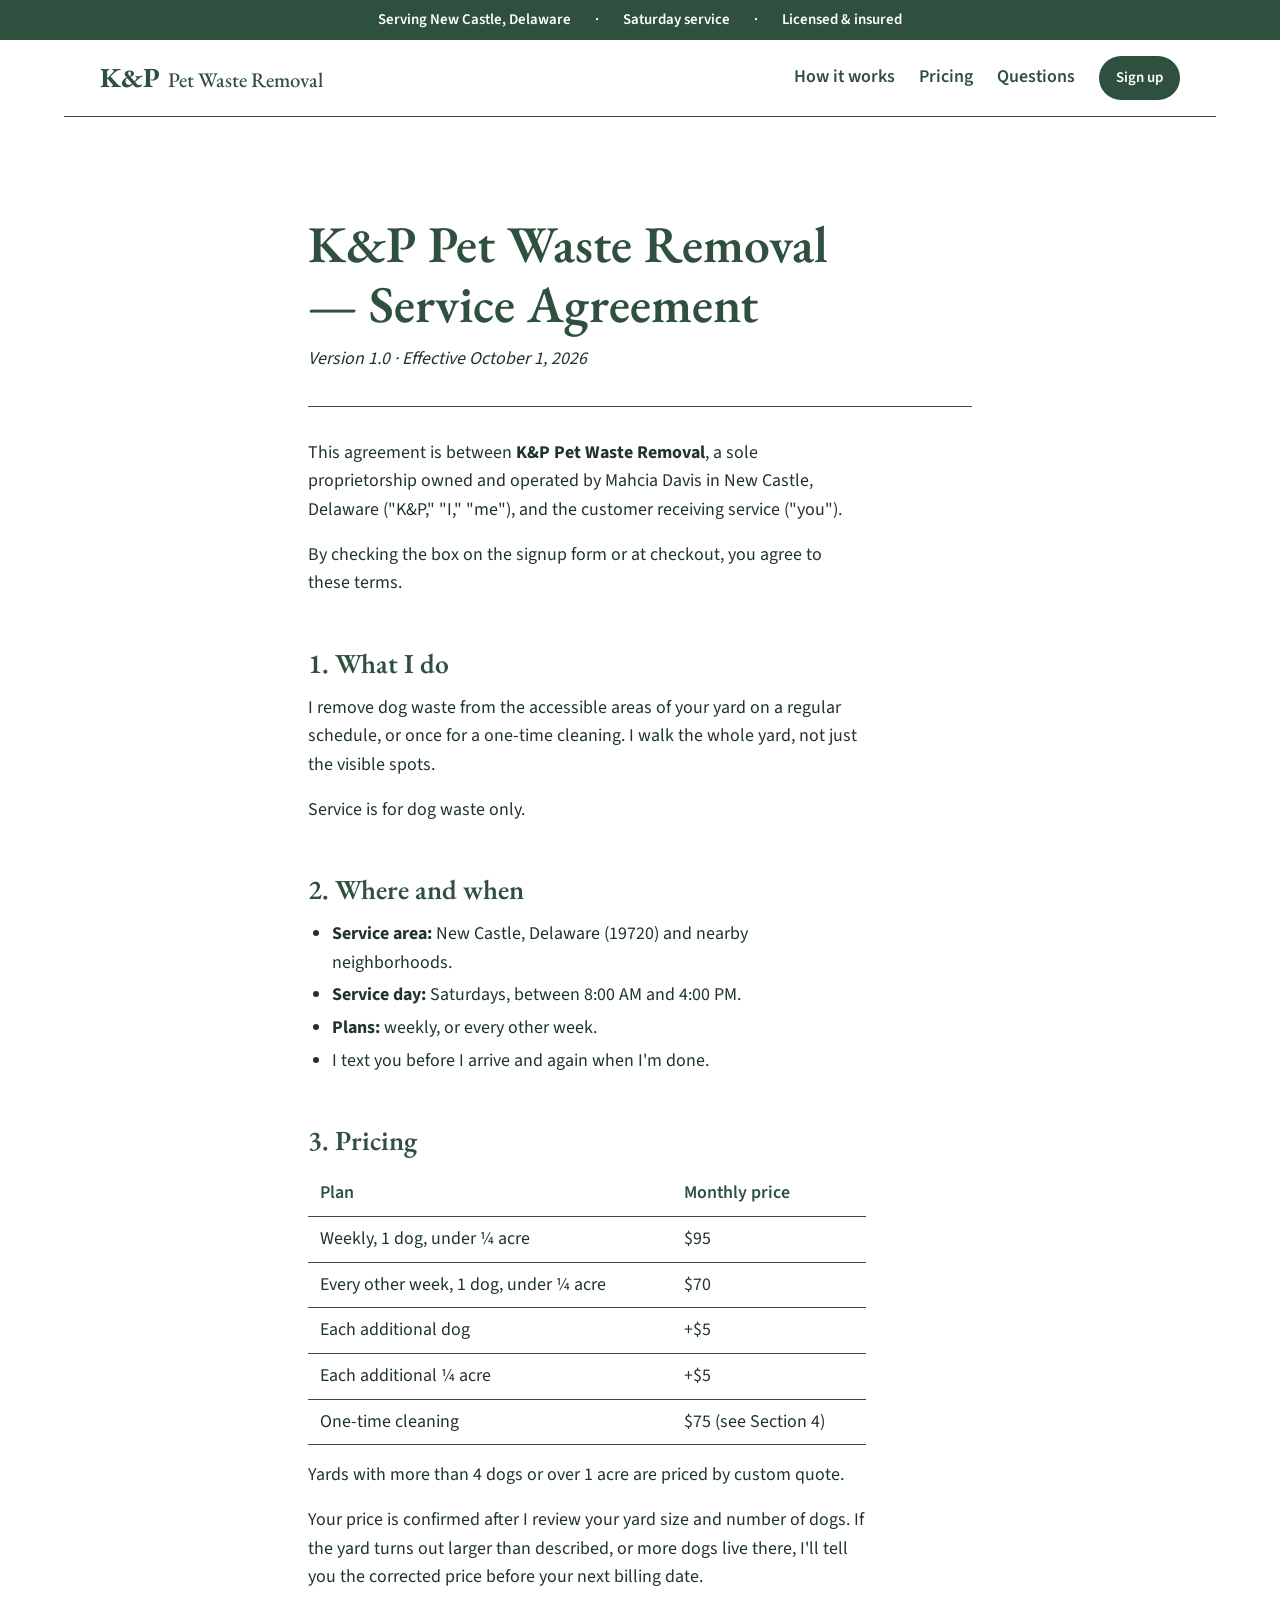
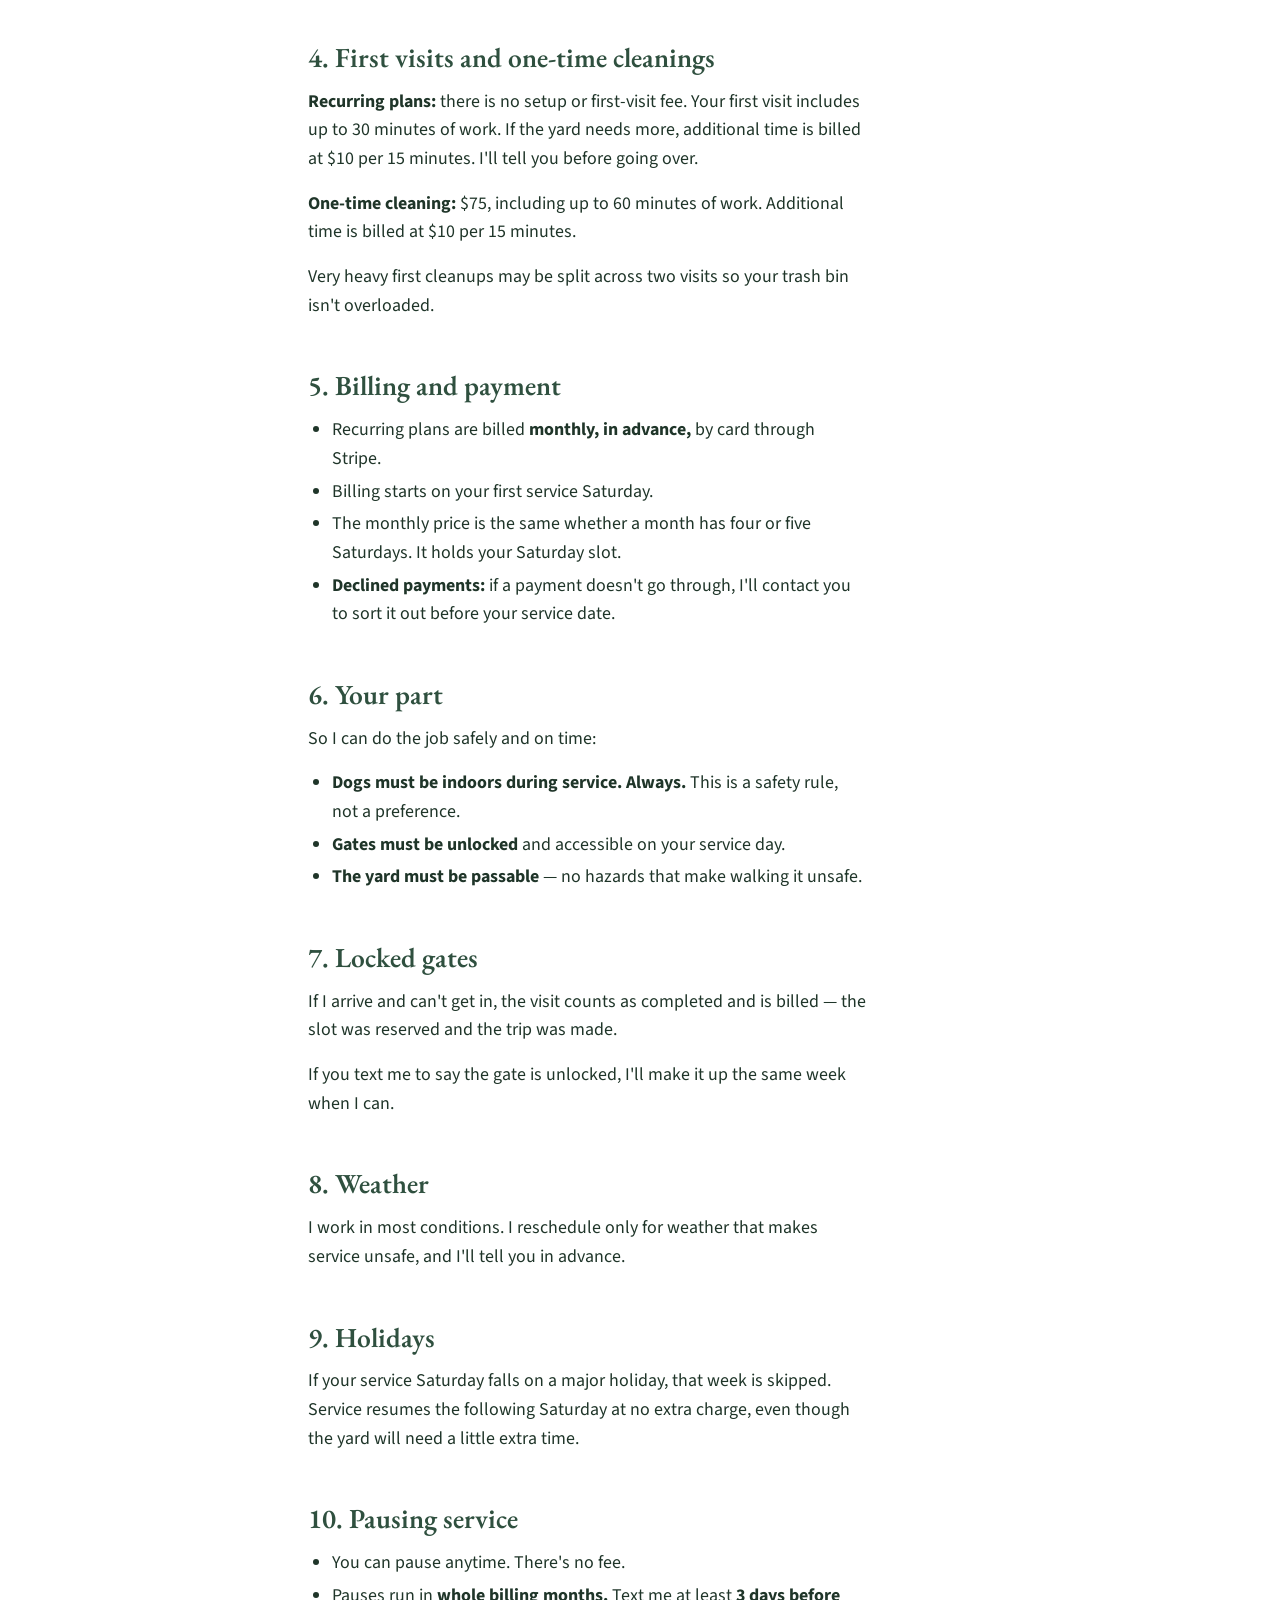
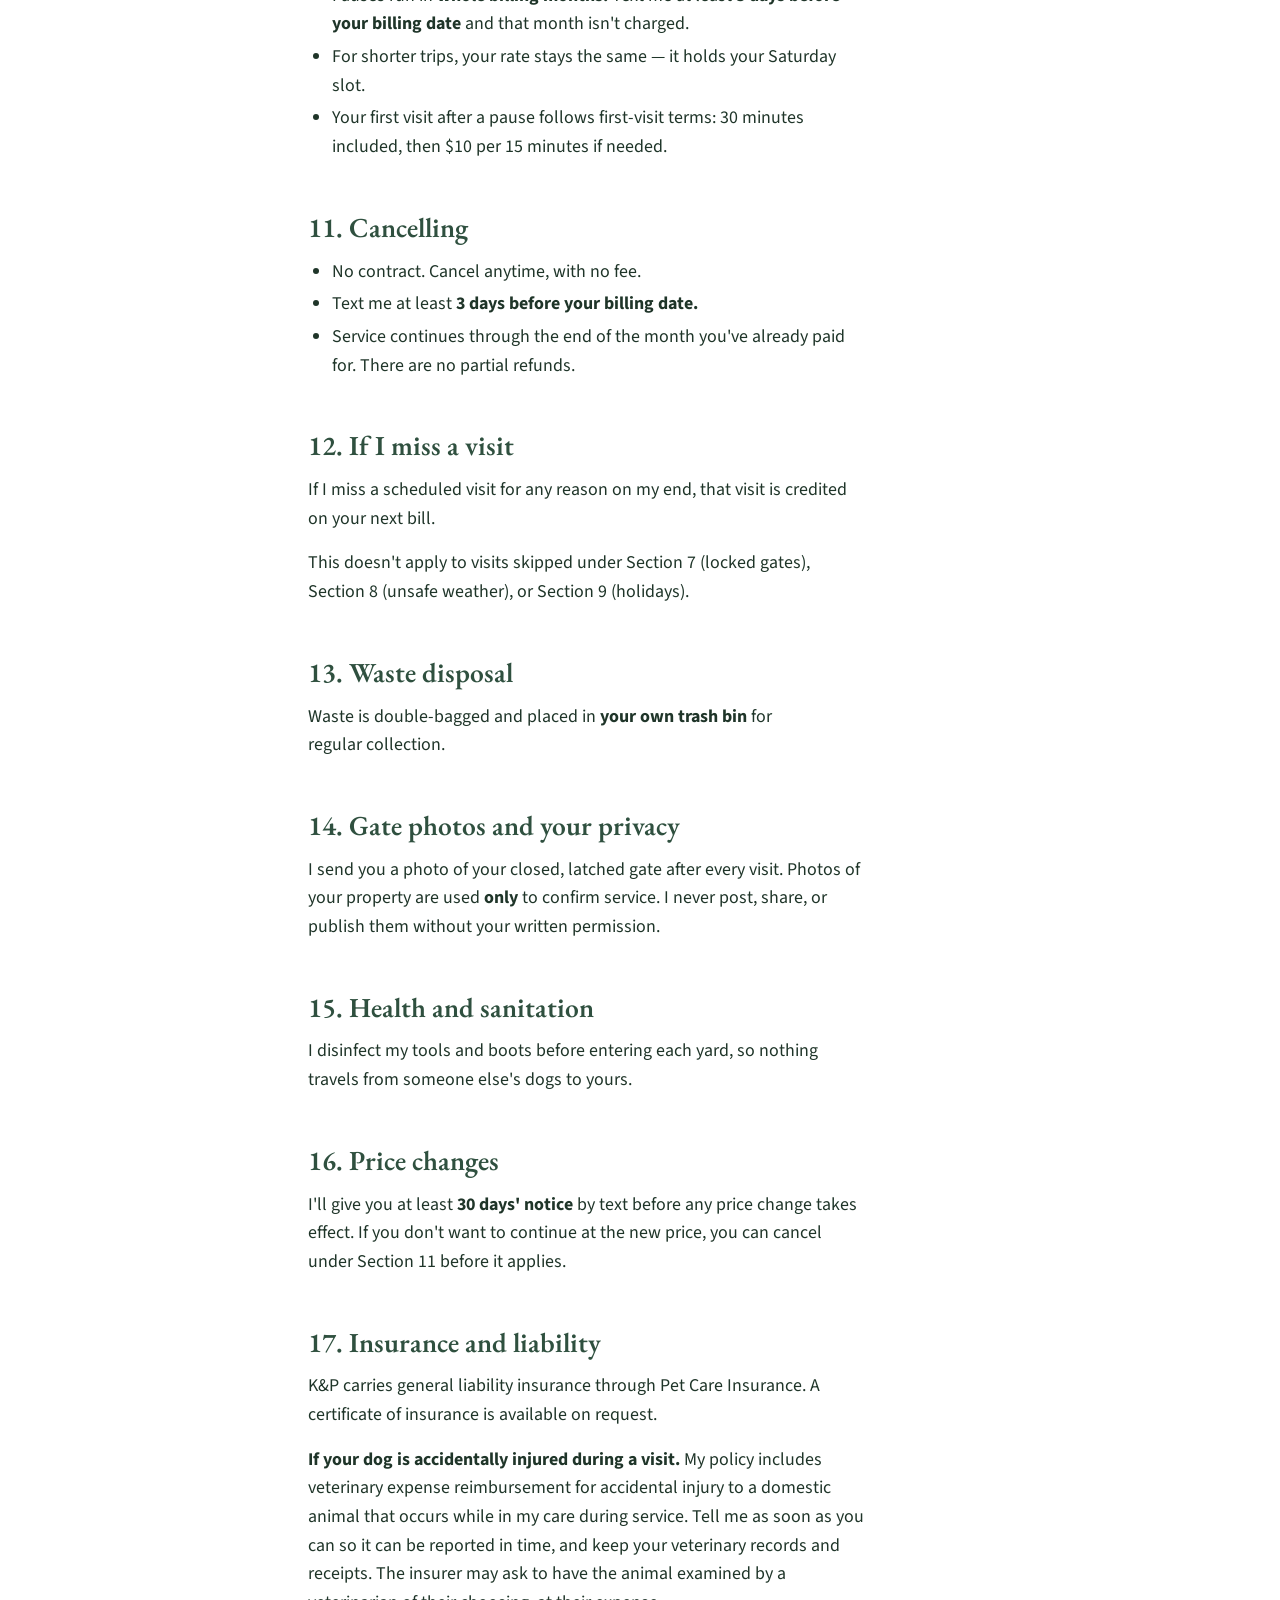
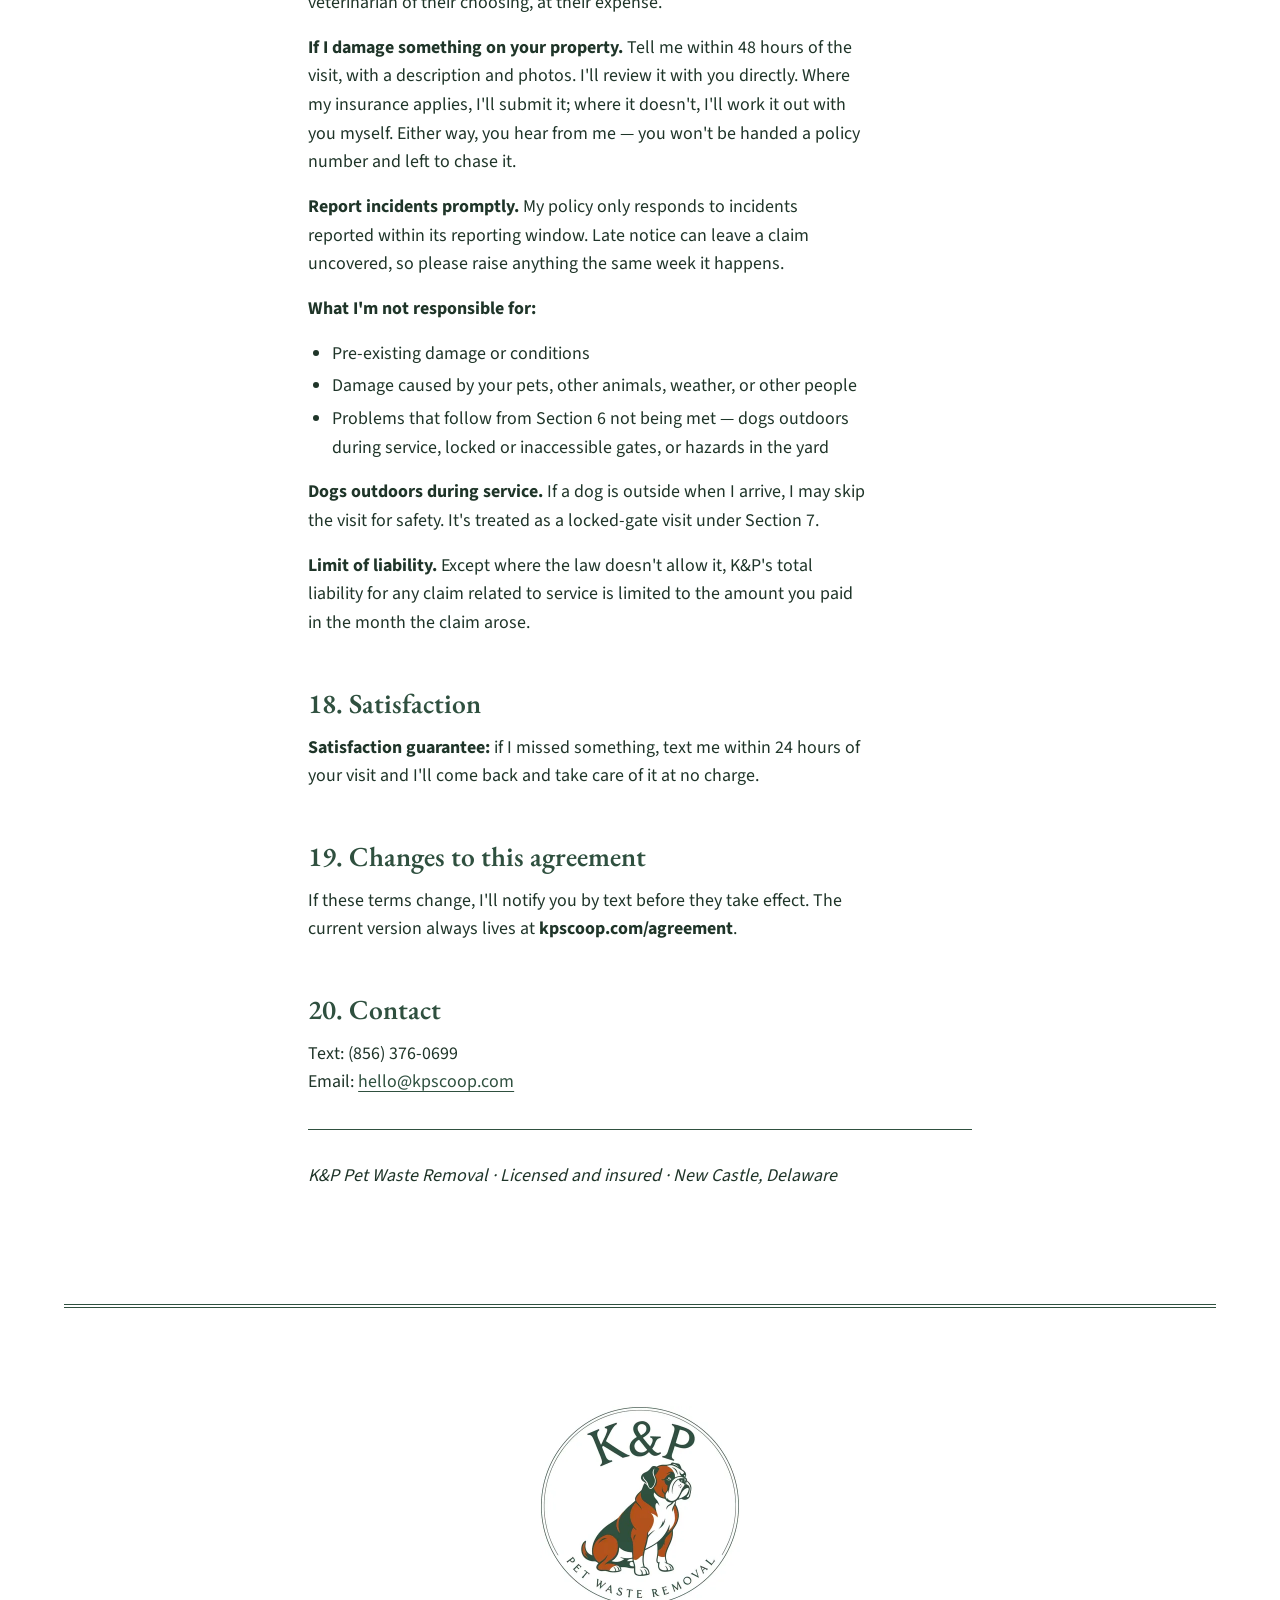
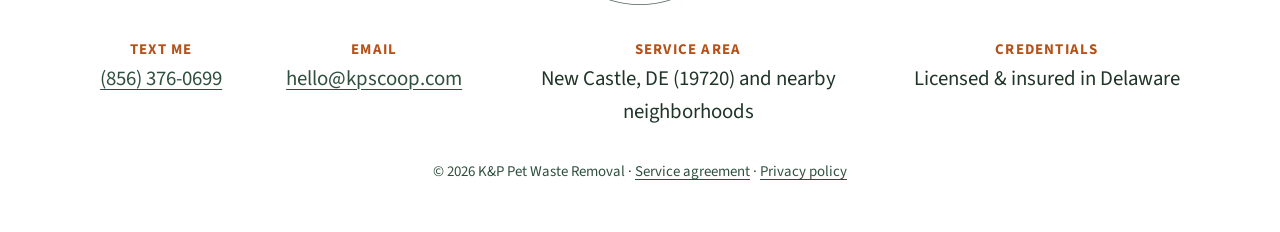
==== agreement/index.html @ e2a1bca6 "Add files via upload" ====
<!DOCTYPE html><html lang="en"><head><meta charset="utf-8"><meta name="viewport" content="width=device-width, initial-scale=1"><title>Service agreement · K&amp;P Pet Waste Removal</title><meta name="description" content="The terms of service for K&amp;P Pet Waste Removal, v1.0, effective October 1, 2026."><link rel="icon" href="[data-uri]" type="image/svg+xml"><meta property="og:type" content="website"><meta property="og:title" content="Service agreement · K&amp;P Pet Waste Removal"><meta property="og:description" content="The terms of service for K&amp;P Pet Waste Removal, v1.0, effective October 1, 2026."><style>@font-face{font-family:EB Garamond Variable;font-style:normal;font-display:swap;font-weight:400 800;src:url([data-uri])format("woff2-variations");unicode-range:U+??,U+131,U+152-153,U+2BB-2BC,U+2C6,U+2DA,U+2DC,U+304,U+308,U+329,U+2000-206F,U+20AC,U+2122,U+2191,U+2193,U+2212,U+2215,U+FEFF,U+FFFD}@font-face{font-family:"Source Sans 3 Variable";font-style:normal;font-display:swap;font-weight:200 900;src:url([data-uri])format("woff2-variations");unicode-range:U+??,U+131,U+152-153,U+2BB-2BC,U+2C6,U+2DA,U+2DC,U+304,U+308,U+329,U+2000-206F,U+20AC,U+2122,U+2191,U+2193,U+2212,U+2215,U+FEFF,U+FFFD}:root{color-scheme:light;--color-green:#2f503f;--color-rust:#b3521b;--color-white:#fff;--color-green-deep:#1f3529;--color-rust-deep:#8f3f12;--color-green-tint:#f5f6f5;--color-bg:var(--color-white);--color-bg-quiet:var(--color-green-tint);--color-bg-strong:var(--color-green);--color-text:var(--color-green-deep);--color-text-muted:var(--color-green);--color-text-on-strong:var(--color-white);--color-heading:var(--color-green);--color-accent:var(--color-rust);--color-accent-hover:var(--color-rust-deep);--color-link:var(--color-green);--color-link-hover:var(--color-rust);--color-keyline:var(--color-green);--color-focus:var(--color-rust);--color-button-bg:var(--color-green);--color-button-bg-hover:var(--color-green-deep);--color-button-text:var(--color-white);--color-marker-bg:var(--color-green-tint);--color-marker-text:var(--color-rust-deep);--color-figure-ground:var(--color-bg);--color-figure-green:#2f4f3e;--color-figure-green-light:#335f49;--color-figure-rust:#b5541f;--color-figure-rust-light:#af622e;--color-figure-tan:#c7a06b;--color-figure-skin:#b68761;--color-figure-brown:#8b5a3c;--color-figure-grey:#7f8987;--color-figure-hat-from:#1d382e;--color-figure-hat-to:#325440;--color-figure-mouth-from:#152c25;--color-figure-mouth-to:#242b2a;--color-sparkle:#ffbc03;--font-serif:"EB Garamond Variable", "EB Garamond", Georgia, "Times New Roman", serif;--font-sans:"Source Sans 3 Variable", "Source Sans 3", system-ui, -apple-system, "Segoe UI", sans-serif;--weight-regular:400;--weight-medium:500;--weight-semibold:600;--weight-bold:700;--text-xs:.8125rem;--text-sm:clamp(.875rem, .85rem + .1vw, .9375rem);--text-base:clamp(1rem, .96rem + .2vw, 1.125rem);--text-lg:clamp(1.125rem, 1.06rem + .3vw, 1.3125rem);--text-xl:clamp(1.375rem, 1.24rem + .6vw, 1.75rem);--text-2xl:clamp(1.75rem, 1.5rem + 1.1vw, 2.5rem);--text-3xl:clamp(2.125rem, 1.7rem + 1.9vw, 3.5rem);--text-price:clamp(2.75rem, 2.3rem + 2vw, 4rem);--leading-none:1;--leading-tight:1.15;--leading-snug:1.3;--leading-body:1.6;--tracking-wide:.08em;--numerals-price:lining-nums tabular-nums;--measure:62ch;--measure-short:20ch;--space-3xs:.25rem;--space-2xs:.5rem;--space-xs:.75rem;--space-sm:1rem;--space-md:1.5rem;--space-lg:2rem;--space-xl:3rem;--space-2xl:4rem;--space-3xl:6rem;--space-section:clamp(3.5rem, 2.5rem + 4.5vw, 6.5rem);--space-gutter:clamp(1rem, .5rem + 2.2vw, 2.5rem);--width-content:72rem;--width-narrow:46rem;--width-card-min:15rem;--size-tap:2.75rem;--size-step-badge:3rem;--size-section-badge:calc(var(--text-2xl) * 4.094);--size-bullet:.625rem;--size-price-seal:clamp(11rem, 9rem + 8vw, 14rem);--size-logo-badge:12.5rem;--size-buy-button:3.375rem;--header-height:8.3125rem;--z-header:100;--size-favicon-text:10.5;--ratio-square:1 / 1;--ratio-hero:4 / 3;--ratio-portrait:var(--ratio-square);--ratio-gate:3 / 4;--ratio-figure:13 / 20;--size-hero-figure:22rem;--keyline-width:1px;--underline-offset:.2em;--keyline:var(--keyline-width) solid var(--color-keyline);--keyline-double:4px double var(--color-keyline);--keyline-dashed:var(--keyline-width) dashed var(--color-keyline);--radius-sm:.25rem;--radius-md:.5rem;--radius-pill:999px;--radius-circle:50%;--error-border-width:2px;--focus-width:3px;--focus-offset:3px;--focus-ring:var(--focus-width) solid var(--color-focus);--duration-fast:.12s;--duration-pail-swing:4.1s;--duration-breath:5.3s;--duration-head-drift:6.7s;--duration-blink-cycle:7.9s;--duration-rake-tilt:9.7s;--duration-weight-shift:11.3s;--duration-portrait-cycle:18.6s;--duration-count-on-cycle:24s}@media (width>=48em){:root{--header-height:4.8125rem}}*,:before,:after{box-sizing:border-box}*{margin:0}html{-webkit-text-size-adjust:100%;text-size-adjust:100%;scroll-padding-block-start:calc(var(--header-height) + var(--space-sm))}body{background:var(--color-bg);color:var(--color-text);font-family:var(--font-sans);font-size:var(--text-base);line-height:var(--leading-body);-webkit-font-smoothing:antialiased}img,svg{max-width:100%;height:auto;display:block}input,select,textarea,button{font:inherit;color:inherit}h1,h2,h3{font-family:var(--font-serif);font-weight:var(--weight-semibold);line-height:var(--leading-tight);color:var(--color-heading);text-wrap:balance}h1{font-size:var(--text-3xl)}h2{font-size:var(--text-2xl)}h3{font-size:var(--text-xl);line-height:var(--leading-snug)}p{max-width:var(--measure);text-wrap:pretty}a{color:var(--color-link);text-decoration-thickness:var(--keyline-width);text-underline-offset:var(--underline-offset)}a:hover{color:var(--color-link-hover)}a[href^=sms\:],a[href^=tel\:]{white-space:nowrap}:focus-visible{outline:var(--focus-ring);outline-offset:var(--focus-offset)}.container{width:100%;max-width:var(--width-content);padding-inline:var(--space-gutter);margin-inline:auto}.section{padding-block:var(--space-section)}.section--ruled{padding-block-start:0}.section--ruled>.container{border-block-start:var(--keyline-double);padding-block-start:var(--space-section)}.section__heading{margin-block-end:var(--space-lg)}.section__intro{font-size:var(--text-lg);margin-block-end:var(--space-xl)}.split{gap:var(--space-lg);display:grid}@media (width>=72em){.split{gap:var(--space-2xl);grid-template-columns:1fr 2fr;align-items:start}}.btn{min-height:var(--size-tap);padding:var(--space-xs) var(--space-md);border:var(--keyline-width) solid transparent;border-radius:var(--radius-pill);font-family:var(--font-sans);font-size:var(--text-base);font-weight:var(--weight-semibold);line-height:var(--leading-tight);text-align:center;cursor:pointer;justify-content:center;align-items:center;text-decoration:none;display:inline-flex}.btn--primary{background:var(--color-button-bg);color:var(--color-button-text)}.btn--primary:hover{background:var(--color-button-bg-hover);color:var(--color-button-text)}.btn--secondary{background:var(--color-bg);border-color:var(--color-keyline);color:var(--color-link)}.btn--secondary:hover{background:var(--color-bg-quiet);color:var(--color-link)}.btn--small{padding-inline:var(--space-sm);font-size:var(--text-sm)}@media (prefers-reduced-motion:no-preference){.btn,a{transition:background-color var(--duration-fast) ease, color var(--duration-fast) ease}}.needs-input{background:var(--color-marker-bg);color:var(--color-marker-text);font-family:var(--font-sans);font-weight:var(--weight-semibold);padding-inline:var(--space-3xs);border-radius:var(--radius-sm);outline:var(--keyline-dashed)}.visually-hidden{width:var(--keyline-width);height:var(--keyline-width);clip-path:inset(50%);white-space:nowrap;position:absolute;overflow:hidden}.skip-link{z-index:calc(var(--z-header) + 1);position:absolute;inset-block-start:var(--space-sm);inset-inline-start:var(--space-sm);transform:translateY(-200%)}.skip-link:focus{transform:none}.top-bar[data-astro-cid-nen7h5rs]{background:var(--color-bg-strong);color:var(--color-text-on-strong);font-size:var(--text-sm);font-weight:var(--weight-semibold)}.top-bar__list[data-astro-cid-nen7h5rs]{justify-content:center;gap:var(--space-3xs) var(--space-md);padding-block:var(--space-2xs);flex-wrap:wrap;list-style:none;display:flex}@media (width>=48em){.top-bar__list[data-astro-cid-nen7h5rs] li[data-astro-cid-nen7h5rs]+li[data-astro-cid-nen7h5rs]:before{content:"·" / "";margin-inline-end:var(--space-md)}}.site-header[data-astro-cid-nen7h5rs]{z-index:var(--z-header);min-height:var(--header-height);background:var(--color-bg);position:sticky;inset-block-start:0}.site-header__inner[data-astro-cid-nen7h5rs]{align-items:center;gap:var(--space-xs) var(--space-md);padding-block:var(--space-sm);border-block-end:var(--keyline);grid-template-columns:1fr auto;display:grid}.wordmark[data-astro-cid-nen7h5rs]{align-items:baseline;column-gap:var(--space-2xs);color:var(--color-heading);font-family:var(--font-serif);line-height:var(--leading-tight);flex-wrap:wrap;text-decoration:none;display:flex}.wordmark[data-astro-cid-nen7h5rs]:hover{color:var(--color-heading)}.wordmark__initials[data-astro-cid-nen7h5rs]{font-size:var(--text-xl);font-weight:var(--weight-bold)}.wordmark__rest[data-astro-cid-nen7h5rs]{font-size:var(--text-lg);font-weight:var(--weight-medium)}.site-nav[data-astro-cid-nen7h5rs]{grid-column:1/-1}.site-nav[data-astro-cid-nen7h5rs] ul[data-astro-cid-nen7h5rs]{gap:var(--space-md);flex-wrap:wrap;padding:0;list-style:none;display:flex}.site-nav[data-astro-cid-nen7h5rs] a[data-astro-cid-nen7h5rs]{min-height:var(--size-tap);font-weight:var(--weight-semibold);align-items:center;text-decoration:none;display:inline-flex}.site-nav[data-astro-cid-nen7h5rs] a[data-astro-cid-nen7h5rs]:hover{text-decoration:underline}@media (width>=48em){.site-header__inner[data-astro-cid-nen7h5rs]{grid-template-columns:auto 1fr auto}.site-nav[data-astro-cid-nen7h5rs]{grid-area:1/2;justify-self:end}.site-header__cta[data-astro-cid-nen7h5rs]{grid-column:3}}.site-footer[data-astro-cid-jo6i4kqk]{padding-block-end:var(--space-xl)}.site-footer__inner[data-astro-cid-jo6i4kqk]{gap:var(--space-lg);border-block-start:var(--keyline-double);text-align:center;justify-items:center;padding-block-start:var(--space-section);display:grid}.site-footer__badge[data-astro-cid-jo6i4kqk]{width:var(--size-logo-badge);min-width:var(--size-logo-badge);height:auto}.site-footer__facts[data-astro-cid-jo6i4kqk]{gap:var(--space-md);display:grid}.site-footer__facts[data-astro-cid-jo6i4kqk] dt[data-astro-cid-jo6i4kqk]{font-size:var(--text-sm);font-weight:var(--weight-bold);letter-spacing:var(--tracking-wide);text-transform:uppercase;color:var(--color-accent)}.site-footer__facts[data-astro-cid-jo6i4kqk] dd[data-astro-cid-jo6i4kqk]{font-size:var(--text-lg)}.site-footer__legal[data-astro-cid-jo6i4kqk]{font-size:var(--text-sm);color:var(--color-text-muted)}@media (width>=48em){.site-footer__facts[data-astro-cid-jo6i4kqk]{gap:var(--space-2xl);grid-template-columns:repeat(4,auto);align-items:start}}
</style><style>.agreement[data-astro-cid-r4ztz4z4]{max-width:var(--width-narrow)}.agreement[data-astro-cid-r4ztz4z4] h1{margin-block-end:var(--space-xs)}.agreement[data-astro-cid-r4ztz4z4] h2{font-size:var(--text-xl);line-height:var(--leading-snug);margin-block:var(--space-xl) var(--space-xs)}.agreement[data-astro-cid-r4ztz4z4] p,.agreement[data-astro-cid-r4ztz4z4] ul,.agreement[data-astro-cid-r4ztz4z4] table{margin-block-end:var(--space-sm)}.agreement[data-astro-cid-r4ztz4z4] ul{max-width:var(--measure);padding-inline-start:var(--space-md)}.agreement[data-astro-cid-r4ztz4z4] li+li{margin-block-start:var(--space-3xs)}.agreement[data-astro-cid-r4ztz4z4] hr{border:0;border-block-start:var(--keyline);margin-block:var(--space-lg)}.agreement[data-astro-cid-r4ztz4z4] table{width:100%;max-width:var(--measure);border-collapse:collapse}.agreement[data-astro-cid-r4ztz4z4] th,.agreement[data-astro-cid-r4ztz4z4] td{padding:var(--space-2xs) var(--space-xs);border-block-end:var(--keyline);text-align:start;vertical-align:top}.agreement[data-astro-cid-r4ztz4z4] th{font-weight:var(--weight-semibold);color:var(--color-heading)}
</style></head><body><a class="btn btn--primary skip-link" href="#main">Skip to content</a><div class="top-bar" data-astro-cid-nen7h5rs><ul class="container top-bar__list" data-astro-cid-nen7h5rs><li data-astro-cid-nen7h5rs>Serving New&nbsp;Castle, Delaware</li><li data-astro-cid-nen7h5rs>Saturday service</li><li data-astro-cid-nen7h5rs>Licensed &amp; insured</li></ul></div><header class="site-header" data-astro-cid-nen7h5rs><div class="container site-header__inner" data-astro-cid-nen7h5rs><a class="wordmark" href="../" data-astro-cid-nen7h5rs><span class="wordmark__initials" data-astro-cid-nen7h5rs>K&amp;P</span><span class="wordmark__rest" data-astro-cid-nen7h5rs>Pet Waste Removal</span></a><a class="btn btn--primary btn--small site-header__cta" href="../#signup" data-astro-cid-nen7h5rs>Sign up</a><nav class="site-nav" aria-label="Main" data-astro-cid-nen7h5rs><ul data-astro-cid-nen7h5rs><li data-astro-cid-nen7h5rs><a href="../#how-it-works" data-astro-cid-nen7h5rs>How it works</a></li><li data-astro-cid-nen7h5rs><a href="../#pricing" data-astro-cid-nen7h5rs>Pricing</a></li><li data-astro-cid-nen7h5rs><a href="../#faq" data-astro-cid-nen7h5rs>Questions</a></li></ul></nav></div></header><main id="main" class="section" data-astro-cid-r4ztz4z4><article class="container agreement" data-astro-cid-r4ztz4z4><h1 id="kp-pet-waste-removal--service-agreement">K&amp;P Pet Waste Removal — Service Agreement</h1>
<p><em>Version 1.0 · Effective October 1, 2026</em></p>
<hr>
<p>This agreement is between <strong>K&amp;P Pet Waste Removal</strong>, a sole proprietorship owned and operated by Mahcia Davis in New Castle, Delaware ("K&amp;P," "I," "me"), and the customer receiving service ("you").</p>
<p>By checking the box on the signup form or at checkout, you agree to these terms.</p>
<h2 id="1-what-i-do">1. What I do</h2>
<p>I remove dog waste from the accessible areas of your yard on a regular schedule, or once for a one-time cleaning. I walk the whole yard, not just the visible spots.</p>
<p>Service is for dog waste only.</p>
<h2 id="2-where-and-when">2. Where and when</h2>
<ul>
<li><strong>Service area:</strong> New Castle, Delaware (19720) and nearby neighborhoods.</li>
<li><strong>Service day:</strong> Saturdays, between 8:00 AM and 4:00 PM.</li>
<li><strong>Plans:</strong> weekly, or every other week.</li>
<li>I text you before I arrive and again when I'm done.</li>
</ul>
<h2 id="3-pricing">3. Pricing</h2>
<table>
<thead>
<tr>
<th>Plan</th>
<th>Monthly price</th>
</tr>
</thead>
<tbody>
<tr>
<td>Weekly, 1 dog, under ¼ acre</td>
<td>$95</td>
</tr>
<tr>
<td>Every other week, 1 dog, under ¼ acre</td>
<td>$70</td>
</tr>
<tr>
<td>Each additional dog</td>
<td>+$5</td>
</tr>
<tr>
<td>Each additional ¼ acre</td>
<td>+$5</td>
</tr>
<tr>
<td>One-time cleaning</td>
<td>$75 (see Section 4)</td>
</tr>
</tbody>
</table>
<p>Yards with more than 4 dogs or over 1 acre are priced by custom quote.</p>
<p>Your price is confirmed after I review your yard size and number of dogs. If the yard turns out larger than described, or more dogs live there, I'll tell you the corrected price before your next billing date.</p>
<h2 id="4-first-visits-and-one-time-cleanings">4. First visits and one-time cleanings</h2>
<p><strong>Recurring plans:</strong> there is no setup or first-visit fee. Your first visit includes up to 30 minutes of work. If the yard needs more, additional time is billed at $10 per 15 minutes. I'll tell you before going over.</p>
<p><strong>One-time cleaning:</strong> $75, including up to 60 minutes of work. Additional time is billed at $10 per 15 minutes.</p>
<p>Very heavy first cleanups may be split across two visits so your trash bin isn't overloaded.</p>
<h2 id="5-billing-and-payment">5. Billing and payment</h2>
<ul>
<li>Recurring plans are billed <strong>monthly, in advance,</strong> by card through Stripe.</li>
<li>Billing starts on your first service Saturday.</li>
<li>The monthly price is the same whether a month has four or five Saturdays. It holds your Saturday slot.</li>
<li><strong>Declined payments:</strong> if a payment doesn't go through, I'll contact you to sort it out before your service date.</li>
</ul>
<h2 id="6-your-part">6. Your part</h2>
<p>So I can do the job safely and on time:</p>
<ul>
<li><strong>Dogs must be indoors during service. Always.</strong> This is a safety rule, not a preference.</li>
<li><strong>Gates must be unlocked</strong> and accessible on your service day.</li>
<li><strong>The yard must be passable</strong> — no hazards that make walking it unsafe.</li>
</ul>
<h2 id="7-locked-gates">7. Locked gates</h2>
<p>If I arrive and can't get in, the visit counts as completed and is billed — the slot was reserved and the trip was made.</p>
<p>If you text me to say the gate is unlocked, I'll make it up the same week when I can.</p>
<h2 id="8-weather">8. Weather</h2>
<p>I work in most conditions. I reschedule only for weather that makes service unsafe, and I'll tell you in advance.</p>
<h2 id="9-holidays">9. Holidays</h2>
<p>If your service Saturday falls on a major holiday, that week is skipped. Service resumes the following Saturday at no extra charge, even though the yard will need a little extra time.</p>
<h2 id="10-pausing-service">10. Pausing service</h2>
<ul>
<li>You can pause anytime. There's no fee.</li>
<li>Pauses run in <strong>whole billing months.</strong> Text me at least <strong>3 days before your billing date</strong> and that month isn't charged.</li>
<li>For shorter trips, your rate stays the same — it holds your Saturday slot.</li>
<li>Your first visit after a pause follows first-visit terms: 30 minutes included, then $10 per 15 minutes if needed.</li>
</ul>
<h2 id="11-cancelling">11. Cancelling</h2>
<ul>
<li>No contract. Cancel anytime, with no fee.</li>
<li>Text me at least <strong>3 days before your billing date.</strong></li>
<li>Service continues through the end of the month you've already paid for. There are no partial refunds.</li>
</ul>
<h2 id="12-if-i-miss-a-visit">12. If I miss a visit</h2>
<p>If I miss a scheduled visit for any reason on my end, that visit is credited on your next bill.</p>
<p>This doesn't apply to visits skipped under Section 7 (locked gates), Section 8 (unsafe weather), or Section 9 (holidays).</p>
<h2 id="13-waste-disposal">13. Waste disposal</h2>
<p>Waste is double-bagged and placed in <strong>your own trash bin</strong> for regular collection.</p>
<h2 id="14-gate-photos-and-your-privacy">14. Gate photos and your privacy</h2>
<p>I send you a photo of your closed, latched gate after every visit. Photos of your property are used <strong>only</strong> to confirm service. I never post, share, or publish them without your written permission.</p>
<h2 id="15-health-and-sanitation">15. Health and sanitation</h2>
<p>I disinfect my tools and boots before entering each yard, so nothing travels from someone else's dogs to yours.</p>
<h2 id="16-price-changes">16. Price changes</h2>
<p>I'll give you at least <strong>30 days' notice</strong> by text before any price change takes effect. If you don't want to continue at the new price, you can cancel under Section 11 before it applies.</p>
<h2 id="17-insurance-and-liability">17. Insurance and liability</h2>
<p>K&amp;P carries general liability insurance through Pet Care Insurance. A certificate of insurance is available on request.</p>
<p><strong>If your dog is accidentally injured during a visit.</strong> My policy includes veterinary expense reimbursement for accidental injury to a domestic animal that occurs while in my care during service. Tell me as soon as you can so it can be reported in time, and keep your veterinary records and receipts. The insurer may ask to have the animal examined by a veterinarian of their choosing, at their expense.</p>
<p><strong>If I damage something on your property.</strong> Tell me within 48 hours of the visit, with a description and photos. I'll review it with you directly. Where my insurance applies, I'll submit it; where it doesn't, I'll work it out with you myself. Either way, you hear from me — you won't be handed a policy number and left to chase it.</p>
<p><strong>Report incidents promptly.</strong> My policy only responds to incidents reported within its reporting window. Late notice can leave a claim uncovered, so please raise anything the same week it happens.</p>
<p><strong>What I'm not responsible for:</strong></p>
<ul>
<li>Pre-existing damage or conditions</li>
<li>Damage caused by your pets, other animals, weather, or other people</li>
<li>Problems that follow from Section 6 not being met — dogs outdoors during service, locked or inaccessible gates, or hazards in the yard</li>
</ul>
<p><strong>Dogs outdoors during service.</strong> If a dog is outside when I arrive, I may skip the visit for safety. It's treated as a locked-gate visit under Section 7.</p>
<p><strong>Limit of liability.</strong> Except where the law doesn't allow it, K&amp;P's total liability for any claim related to service is limited to the amount you paid in the month the claim arose.</p>
<h2 id="18-satisfaction">18. Satisfaction</h2>
<p><strong>Satisfaction guarantee:</strong> if I missed something, text me within 24 hours of your visit and I'll come back and take care of it at no charge.</p>
<h2 id="19-changes-to-this-agreement">19. Changes to this agreement</h2>
<p>If these terms change, I'll notify you by text before they take effect. The current version always lives at <strong>kpscoop.com/agreement</strong>.</p>
<h2 id="20-contact">20. Contact</h2>
<p>Text: (856) 376-0699<br>
Email: <a href="mailto:hello@kpscoop.com">hello@kpscoop.com</a></p>
<hr>
<p><em>K&amp;P Pet Waste Removal · Licensed and insured · New Castle, Delaware</em></p>
</article></main><footer class="site-footer" data-astro-cid-jo6i4kqk><div class="container site-footer__inner" data-astro-cid-jo6i4kqk><img src="[data-uri]" srcset="[data-uri] 1x, [data-uri] 2x" alt="K&amp;P Pet Waste Removal logo: a seated boxer-type dog inside a circular badge." data-astro-cid-jo6i4kqk="true" loading="lazy" decoding="async" width="200" height="200" class="site-footer__badge"><dl class="site-footer__facts" data-astro-cid-jo6i4kqk><div data-astro-cid-jo6i4kqk><dt data-astro-cid-jo6i4kqk>Text me</dt><dd data-astro-cid-jo6i4kqk><a href="sms:+18563760699" data-astro-cid-jo6i4kqk>(856) 376-0699</a></dd></div><div data-astro-cid-jo6i4kqk><dt data-astro-cid-jo6i4kqk>Email</dt><dd data-astro-cid-jo6i4kqk><a href="mailto:hello@kpscoop.com" data-astro-cid-jo6i4kqk>hello@kpscoop.com</a></dd></div><div data-astro-cid-jo6i4kqk><dt data-astro-cid-jo6i4kqk>Service area</dt><dd data-astro-cid-jo6i4kqk>New&nbsp;Castle, DE (19720) and nearby neighborhoods</dd></div><div data-astro-cid-jo6i4kqk><dt data-astro-cid-jo6i4kqk>Credentials</dt><dd data-astro-cid-jo6i4kqk>Licensed &amp; insured in Delaware</dd></div></dl><p class="site-footer__legal" data-astro-cid-jo6i4kqk>© 2026 K&amp;P Pet Waste Removal · <a href="./" data-astro-cid-jo6i4kqk>Service agreement</a> · <a href="../privacy/" data-astro-cid-jo6i4kqk>Privacy policy</a></p></div></footer></body></html>
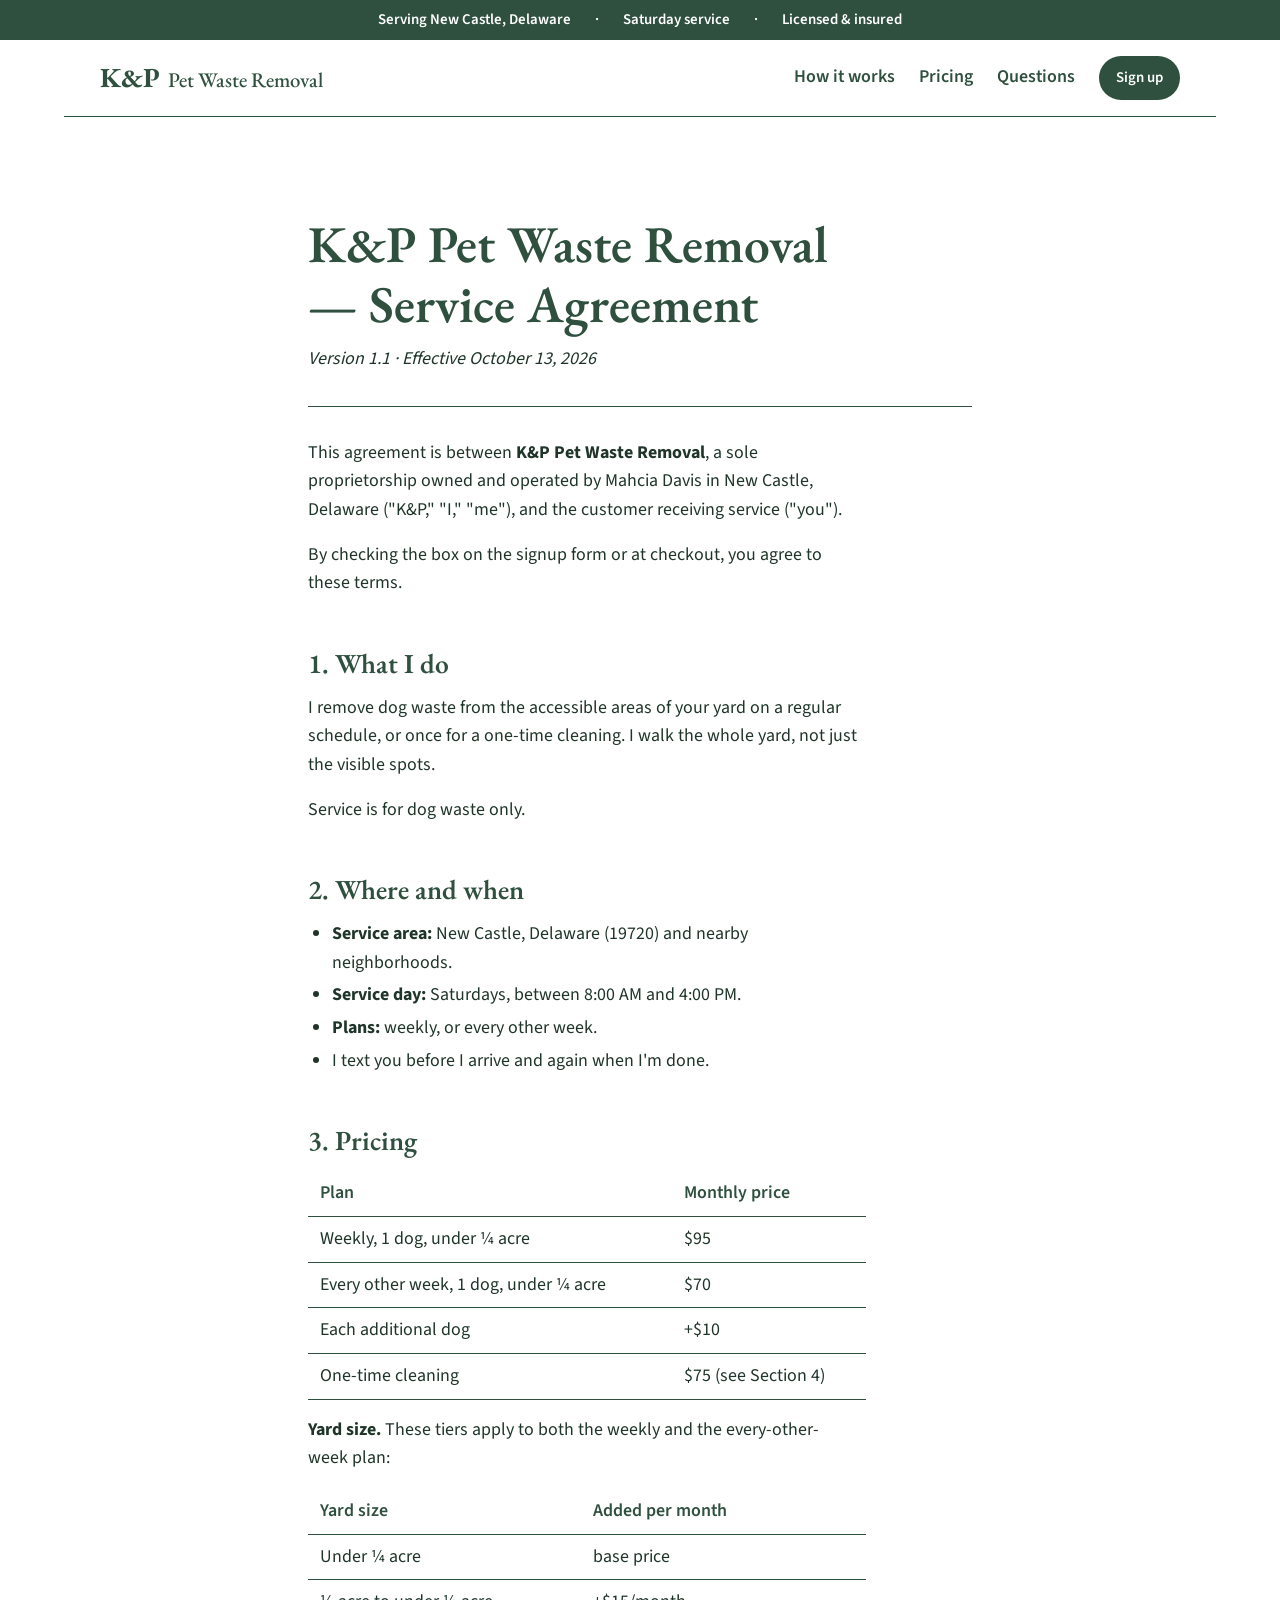
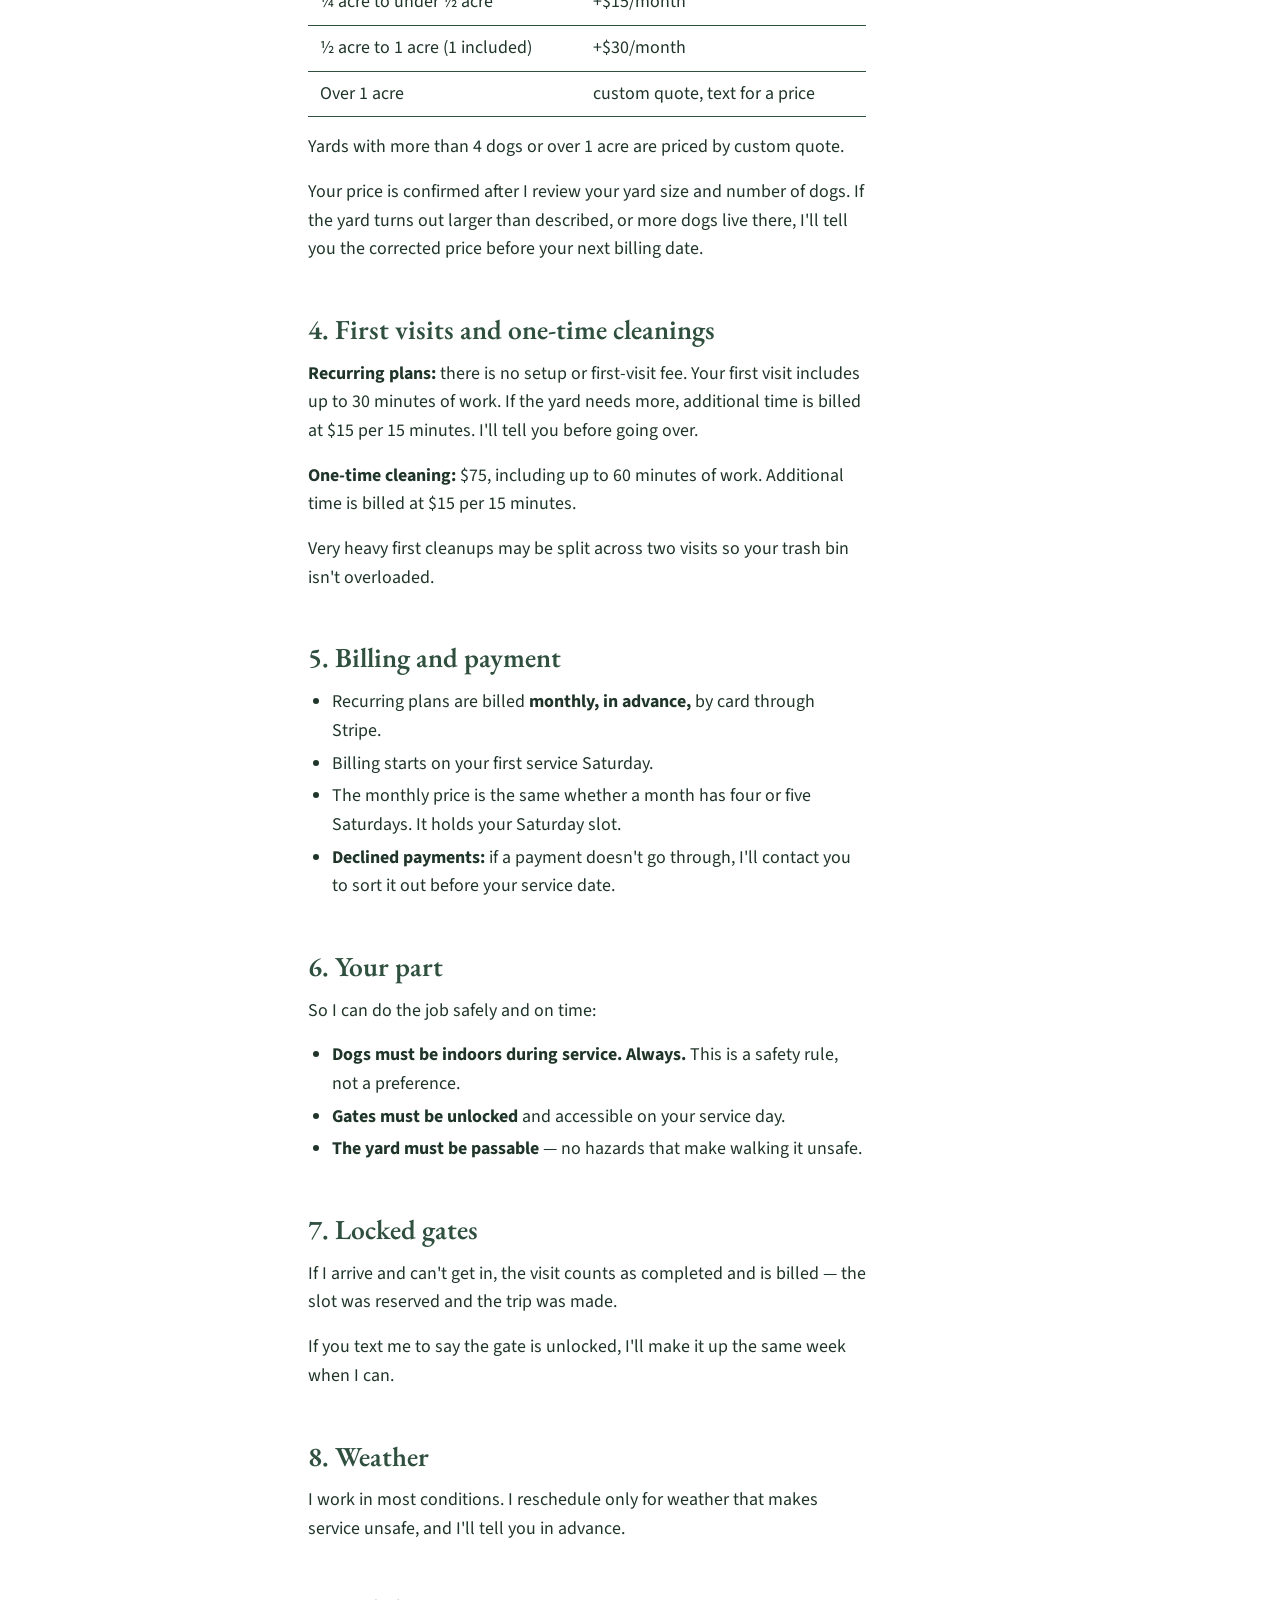
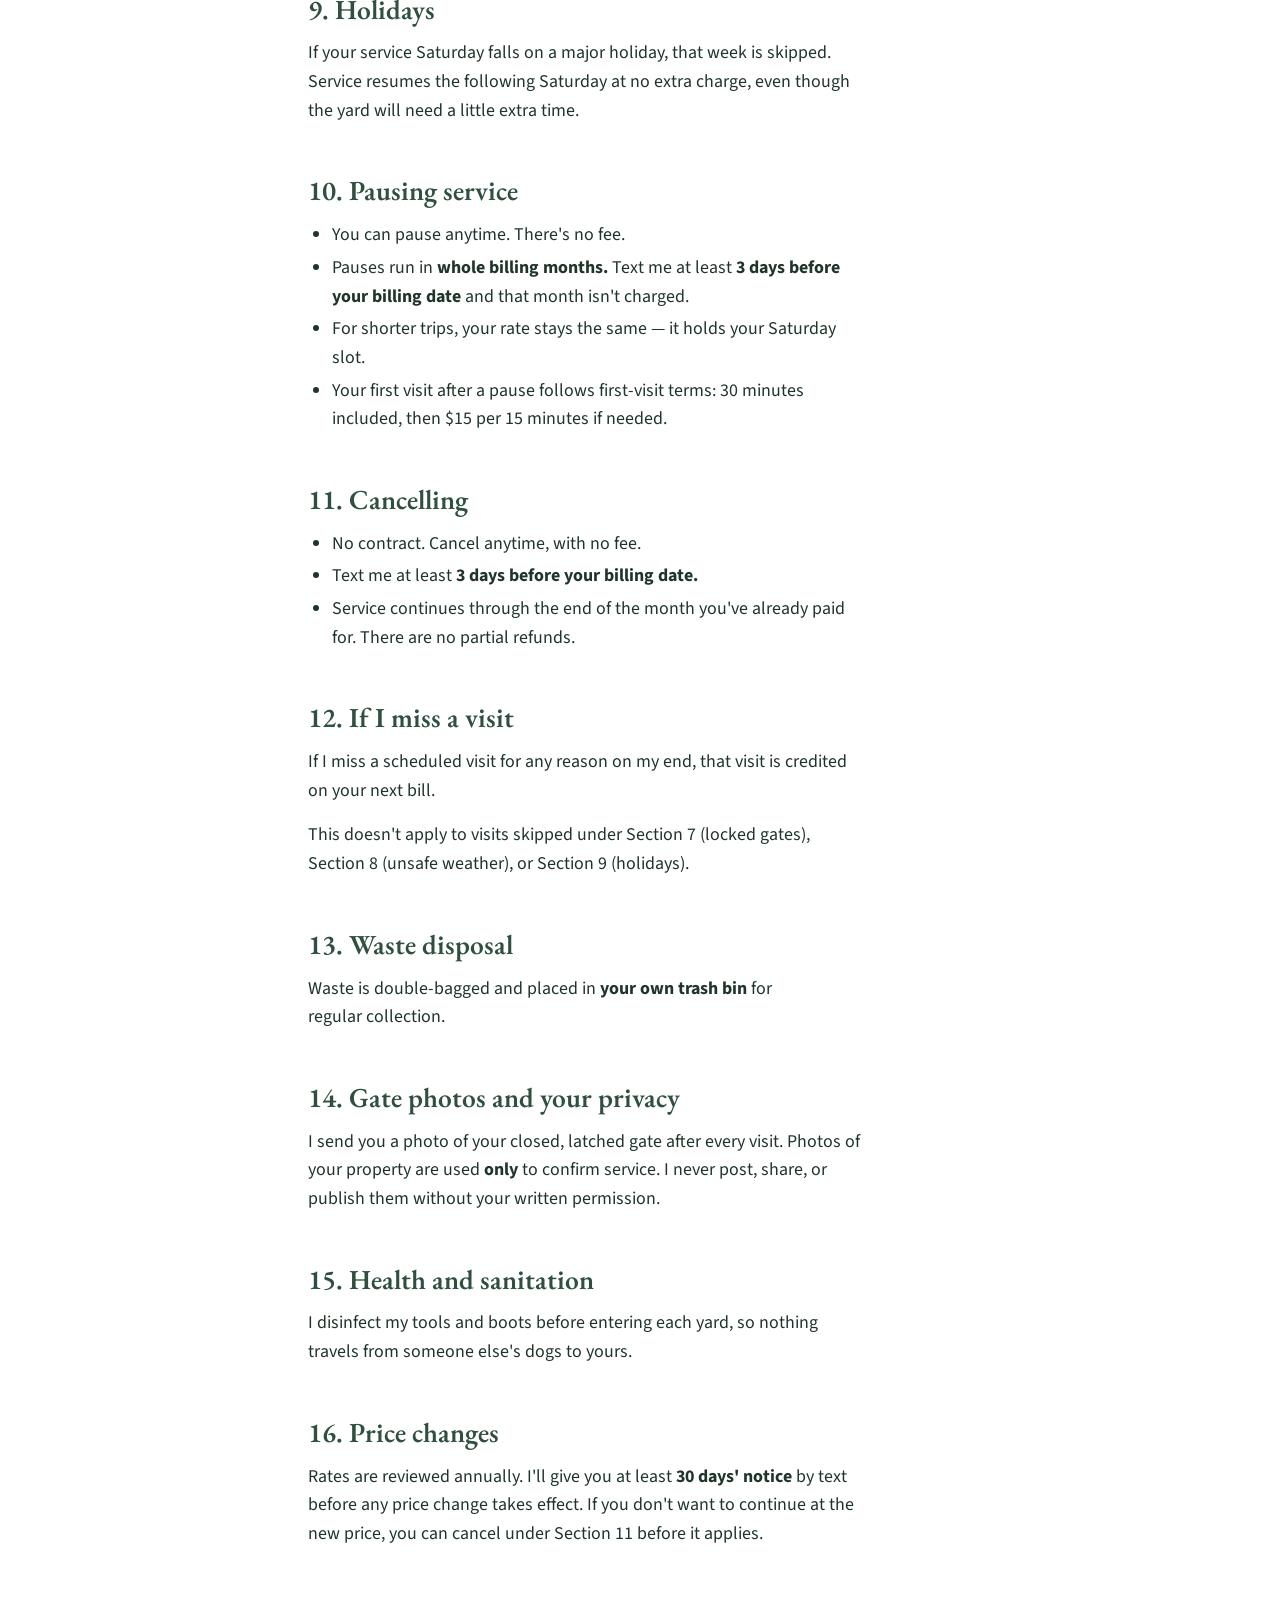
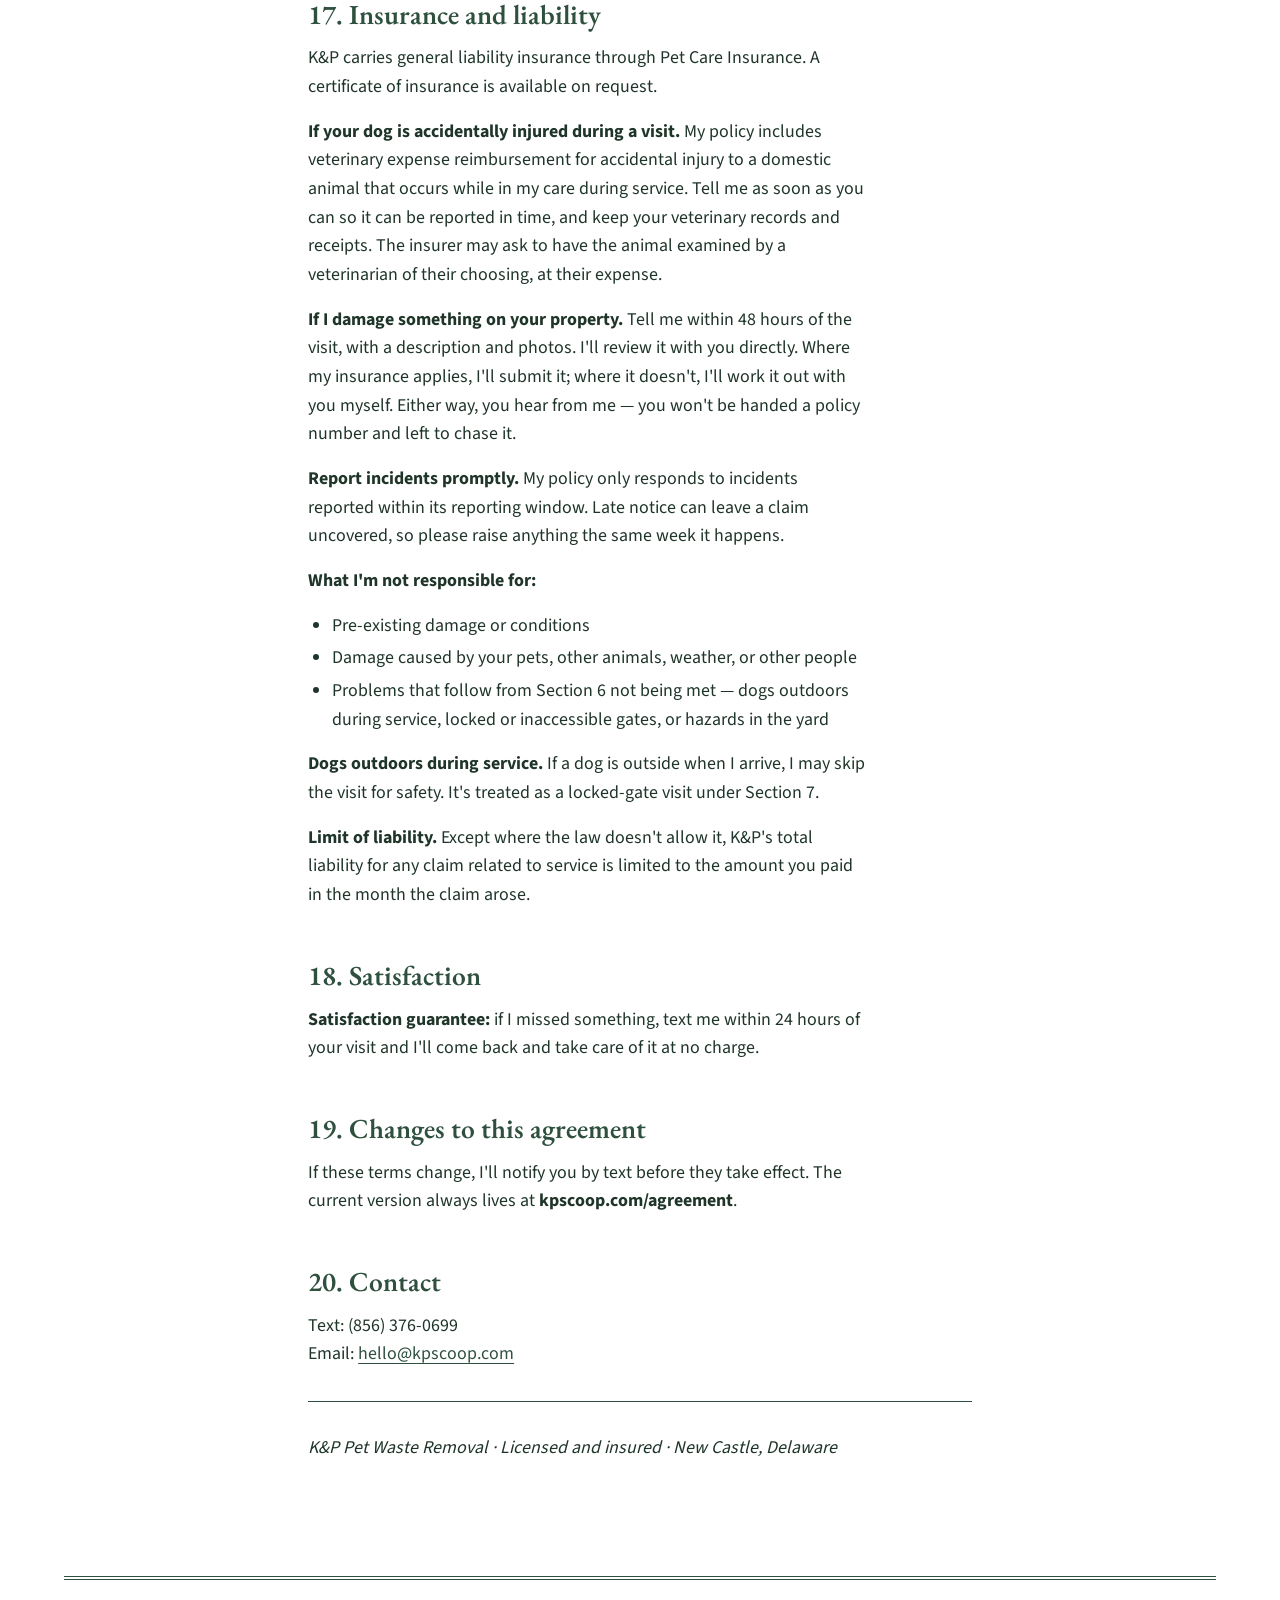
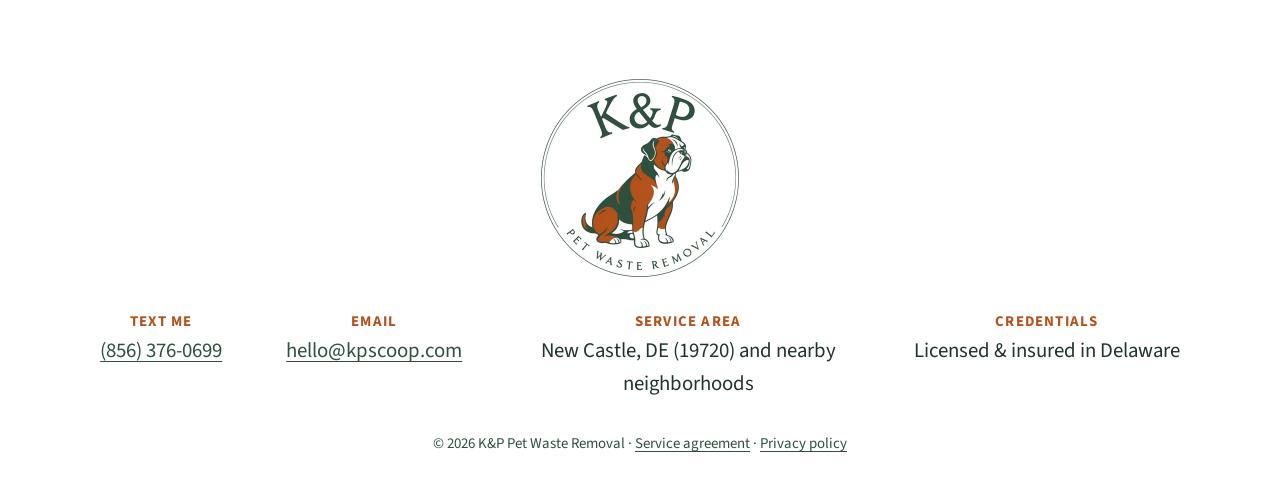
==== commit 9ad64d16: "Add files via upload" ====
--- a/agreement/index.html
+++ b/agreement/index.html
@@ -1,7 +1,7 @@
-<!DOCTYPE html><html lang="en"><head><meta charset="utf-8"><meta name="viewport" content="width=device-width, initial-scale=1"><title>Service agreement · K&amp;P Pet Waste Removal</title><meta name="description" content="The terms of service for K&amp;P Pet Waste Removal, v1.0, effective October 1, 2026."><link rel="icon" href="[data-uri]" type="image/svg+xml"><meta property="og:type" content="website"><meta property="og:title" content="Service agreement · K&amp;P Pet Waste Removal"><meta property="og:description" content="The terms of service for K&amp;P Pet Waste Removal, v1.0, effective October 1, 2026."><style>@font-face{font-family:EB Garamond Variable;font-style:normal;font-display:swap;font-weight:400 800;src:url([data-uri])format("woff2-variations");unicode-range:U+??,U+131,U+152-153,U+2BB-2BC,U+2C6,U+2DA,U+2DC,U+304,U+308,U+329,U+2000-206F,U+20AC,U+2122,U+2191,U+2193,U+2212,U+2215,U+FEFF,U+FFFD}@font-face{font-family:"Source Sans 3 Variable";font-style:normal;font-display:swap;font-weight:200 900;src:url([data-uri])format("woff2-variations");unicode-range:U+??,U+131,U+152-153,U+2BB-2BC,U+2C6,U+2DA,U+2DC,U+304,U+308,U+329,U+2000-206F,U+20AC,U+2122,U+2191,U+2193,U+2212,U+2215,U+FEFF,U+FFFD}:root{color-scheme:light;--color-green:#2f503f;--color-rust:#b3521b;--color-white:#fff;--color-green-deep:#1f3529;--color-rust-deep:#8f3f12;--color-green-tint:#f5f6f5;--color-bg:var(--color-white);--color-bg-quiet:var(--color-green-tint);--color-bg-strong:var(--color-green);--color-text:var(--color-green-deep);--color-text-muted:var(--color-green);--color-text-on-strong:var(--color-white);--color-heading:var(--color-green);--color-accent:var(--color-rust);--color-accent-hover:var(--color-rust-deep);--color-link:var(--color-green);--color-link-hover:var(--color-rust);--color-keyline:var(--color-green);--color-focus:var(--color-rust);--color-button-bg:var(--color-green);--color-button-bg-hover:var(--color-green-deep);--color-button-text:var(--color-white);--color-marker-bg:var(--color-green-tint);--color-marker-text:var(--color-rust-deep);--color-figure-ground:var(--color-bg);--color-figure-green:#2f4f3e;--color-figure-green-light:#335f49;--color-figure-rust:#b5541f;--color-figure-rust-light:#af622e;--color-figure-tan:#c7a06b;--color-figure-skin:#b68761;--color-figure-brown:#8b5a3c;--color-figure-grey:#7f8987;--color-figure-hat-from:#1d382e;--color-figure-hat-to:#325440;--color-figure-mouth-from:#152c25;--color-figure-mouth-to:#242b2a;--color-sparkle:#ffbc03;--font-serif:"EB Garamond Variable", "EB Garamond", Georgia, "Times New Roman", serif;--font-sans:"Source Sans 3 Variable", "Source Sans 3", system-ui, -apple-system, "Segoe UI", sans-serif;--weight-regular:400;--weight-medium:500;--weight-semibold:600;--weight-bold:700;--text-xs:.8125rem;--text-sm:clamp(.875rem, .85rem + .1vw, .9375rem);--text-base:clamp(1rem, .96rem + .2vw, 1.125rem);--text-lg:clamp(1.125rem, 1.06rem + .3vw, 1.3125rem);--text-xl:clamp(1.375rem, 1.24rem + .6vw, 1.75rem);--text-2xl:clamp(1.75rem, 1.5rem + 1.1vw, 2.5rem);--text-3xl:clamp(2.125rem, 1.7rem + 1.9vw, 3.5rem);--text-price:clamp(2.75rem, 2.3rem + 2vw, 4rem);--leading-none:1;--leading-tight:1.15;--leading-snug:1.3;--leading-body:1.6;--tracking-wide:.08em;--numerals-price:lining-nums tabular-nums;--measure:62ch;--measure-short:20ch;--space-3xs:.25rem;--space-2xs:.5rem;--space-xs:.75rem;--space-sm:1rem;--space-md:1.5rem;--space-lg:2rem;--space-xl:3rem;--space-2xl:4rem;--space-3xl:6rem;--space-section:clamp(3.5rem, 2.5rem + 4.5vw, 6.5rem);--space-gutter:clamp(1rem, .5rem + 2.2vw, 2.5rem);--width-content:72rem;--width-narrow:46rem;--width-card-min:15rem;--size-tap:2.75rem;--size-step-badge:3rem;--size-section-badge:calc(var(--text-2xl) * 4.094);--size-bullet:.625rem;--size-price-seal:clamp(11rem, 9rem + 8vw, 14rem);--size-logo-badge:12.5rem;--size-buy-button:3.375rem;--header-height:8.3125rem;--z-header:100;--size-favicon-text:10.5;--ratio-square:1 / 1;--ratio-hero:4 / 3;--ratio-portrait:var(--ratio-square);--ratio-gate:3 / 4;--ratio-figure:13 / 20;--size-hero-figure:22rem;--keyline-width:1px;--underline-offset:.2em;--keyline:var(--keyline-width) solid var(--color-keyline);--keyline-double:4px double var(--color-keyline);--keyline-dashed:var(--keyline-width) dashed var(--color-keyline);--radius-sm:.25rem;--radius-md:.5rem;--radius-pill:999px;--radius-circle:50%;--error-border-width:2px;--focus-width:3px;--focus-offset:3px;--focus-ring:var(--focus-width) solid var(--color-focus);--duration-fast:.12s;--duration-pail-swing:4.1s;--duration-breath:5.3s;--duration-head-drift:6.7s;--duration-blink-cycle:7.9s;--duration-rake-tilt:9.7s;--duration-weight-shift:11.3s;--duration-portrait-cycle:18.6s;--duration-count-on-cycle:24s}@media (width>=48em){:root{--header-height:4.8125rem}}*,:before,:after{box-sizing:border-box}*{margin:0}html{-webkit-text-size-adjust:100%;text-size-adjust:100%;scroll-padding-block-start:calc(var(--header-height) + var(--space-sm))}body{background:var(--color-bg);color:var(--color-text);font-family:var(--font-sans);font-size:var(--text-base);line-height:var(--leading-body);-webkit-font-smoothing:antialiased}img,svg{max-width:100%;height:auto;display:block}input,select,textarea,button{font:inherit;color:inherit}h1,h2,h3{font-family:var(--font-serif);font-weight:var(--weight-semibold);line-height:var(--leading-tight);color:var(--color-heading);text-wrap:balance}h1{font-size:var(--text-3xl)}h2{font-size:var(--text-2xl)}h3{font-size:var(--text-xl);line-height:var(--leading-snug)}p{max-width:var(--measure);text-wrap:pretty}a{color:var(--color-link);text-decoration-thickness:var(--keyline-width);text-underline-offset:var(--underline-offset)}a:hover{color:var(--color-link-hover)}a[href^=sms\:],a[href^=tel\:]{white-space:nowrap}:focus-visible{outline:var(--focus-ring);outline-offset:var(--focus-offset)}.container{width:100%;max-width:var(--width-content);padding-inline:var(--space-gutter);margin-inline:auto}.section{padding-block:var(--space-section)}.section--ruled{padding-block-start:0}.section--ruled>.container{border-block-start:var(--keyline-double);padding-block-start:var(--space-section)}.section__heading{margin-block-end:var(--space-lg)}.section__intro{font-size:var(--text-lg);margin-block-end:var(--space-xl)}.split{gap:var(--space-lg);display:grid}@media (width>=72em){.split{gap:var(--space-2xl);grid-template-columns:1fr 2fr;align-items:start}}.btn{min-height:var(--size-tap);padding:var(--space-xs) var(--space-md);border:var(--keyline-width) solid transparent;border-radius:var(--radius-pill);font-family:var(--font-sans);font-size:var(--text-base);font-weight:var(--weight-semibold);line-height:var(--leading-tight);text-align:center;cursor:pointer;justify-content:center;align-items:center;text-decoration:none;display:inline-flex}.btn--primary{background:var(--color-button-bg);color:var(--color-button-text)}.btn--primary:hover{background:var(--color-button-bg-hover);color:var(--color-button-text)}.btn--secondary{background:var(--color-bg);border-color:var(--color-keyline);color:var(--color-link)}.btn--secondary:hover{background:var(--color-bg-quiet);color:var(--color-link)}.btn--small{padding-inline:var(--space-sm);font-size:var(--text-sm)}@media (prefers-reduced-motion:no-preference){.btn,a{transition:background-color var(--duration-fast) ease, color var(--duration-fast) ease}}.needs-input{background:var(--color-marker-bg);color:var(--color-marker-text);font-family:var(--font-sans);font-weight:var(--weight-semibold);padding-inline:var(--space-3xs);border-radius:var(--radius-sm);outline:var(--keyline-dashed)}.visually-hidden{width:var(--keyline-width);height:var(--keyline-width);clip-path:inset(50%);white-space:nowrap;position:absolute;overflow:hidden}.skip-link{z-index:calc(var(--z-header) + 1);position:absolute;inset-block-start:var(--space-sm);inset-inline-start:var(--space-sm);transform:translateY(-200%)}.skip-link:focus{transform:none}.top-bar[data-astro-cid-nen7h5rs]{background:var(--color-bg-strong);color:var(--color-text-on-strong);font-size:var(--text-sm);font-weight:var(--weight-semibold)}.top-bar__list[data-astro-cid-nen7h5rs]{justify-content:center;gap:var(--space-3xs) var(--space-md);padding-block:var(--space-2xs);flex-wrap:wrap;list-style:none;display:flex}@media (width>=48em){.top-bar__list[data-astro-cid-nen7h5rs] li[data-astro-cid-nen7h5rs]+li[data-astro-cid-nen7h5rs]:before{content:"·" / "";margin-inline-end:var(--space-md)}}.site-header[data-astro-cid-nen7h5rs]{z-index:var(--z-header);min-height:var(--header-height);background:var(--color-bg);position:sticky;inset-block-start:0}.site-header__inner[data-astro-cid-nen7h5rs]{align-items:center;gap:var(--space-xs) var(--space-md);padding-block:var(--space-sm);border-block-end:var(--keyline);grid-template-columns:1fr auto;display:grid}.wordmark[data-astro-cid-nen7h5rs]{align-items:baseline;column-gap:var(--space-2xs);color:var(--color-heading);font-family:var(--font-serif);line-height:var(--leading-tight);flex-wrap:wrap;text-decoration:none;display:flex}.wordmark[data-astro-cid-nen7h5rs]:hover{color:var(--color-heading)}.wordmark__initials[data-astro-cid-nen7h5rs]{font-size:var(--text-xl);font-weight:var(--weight-bold)}.wordmark__rest[data-astro-cid-nen7h5rs]{font-size:var(--text-lg);font-weight:var(--weight-medium)}.site-nav[data-astro-cid-nen7h5rs]{grid-column:1/-1}.site-nav[data-astro-cid-nen7h5rs] ul[data-astro-cid-nen7h5rs]{gap:var(--space-md);flex-wrap:wrap;padding:0;list-style:none;display:flex}.site-nav[data-astro-cid-nen7h5rs] a[data-astro-cid-nen7h5rs]{min-height:var(--size-tap);font-weight:var(--weight-semibold);align-items:center;text-decoration:none;display:inline-flex}.site-nav[data-astro-cid-nen7h5rs] a[data-astro-cid-nen7h5rs]:hover{text-decoration:underline}@media (width>=48em){.site-header__inner[data-astro-cid-nen7h5rs]{grid-template-columns:auto 1fr auto}.site-nav[data-astro-cid-nen7h5rs]{grid-area:1/2;justify-self:end}.site-header__cta[data-astro-cid-nen7h5rs]{grid-column:3}}.site-footer[data-astro-cid-jo6i4kqk]{padding-block-end:var(--space-xl)}.site-footer__inner[data-astro-cid-jo6i4kqk]{gap:var(--space-lg);border-block-start:var(--keyline-double);text-align:center;justify-items:center;padding-block-start:var(--space-section);display:grid}.site-footer__badge[data-astro-cid-jo6i4kqk]{width:var(--size-logo-badge);min-width:var(--size-logo-badge);height:auto}.site-footer__facts[data-astro-cid-jo6i4kqk]{gap:var(--space-md);display:grid}.site-footer__facts[data-astro-cid-jo6i4kqk] dt[data-astro-cid-jo6i4kqk]{font-size:var(--text-sm);font-weight:var(--weight-bold);letter-spacing:var(--tracking-wide);text-transform:uppercase;color:var(--color-accent)}.site-footer__facts[data-astro-cid-jo6i4kqk] dd[data-astro-cid-jo6i4kqk]{font-size:var(--text-lg)}.site-footer__legal[data-astro-cid-jo6i4kqk]{font-size:var(--text-sm);color:var(--color-text-muted)}@media (width>=48em){.site-footer__facts[data-astro-cid-jo6i4kqk]{gap:var(--space-2xl);grid-template-columns:repeat(4,auto);align-items:start}}
+<!DOCTYPE html><html lang="en"><head><meta charset="utf-8"><meta name="viewport" content="width=device-width, initial-scale=1"><title>Service agreement · K&amp;P Pet Waste Removal</title><meta name="description" content="The terms of service for K&amp;P Pet Waste Removal, v1.1, effective October 13, 2026."><link rel="icon" href="[data-uri]" type="image/svg+xml"><link rel="canonical" href="https://kpscoop.com/agreement/"><meta property="og:type" content="website"><meta property="og:title" content="Service agreement · K&amp;P Pet Waste Removal"><meta property="og:description" content="The terms of service for K&amp;P Pet Waste Removal, v1.1, effective October 13, 2026."><meta property="og:url" content="https://kpscoop.com/agreement/"><style>@font-face{font-family:EB Garamond Variable;font-style:normal;font-display:swap;font-weight:400 800;src:url([data-uri])format("woff2-variations");unicode-range:U+??,U+131,U+152-153,U+2BB-2BC,U+2C6,U+2DA,U+2DC,U+304,U+308,U+329,U+2000-206F,U+20AC,U+2122,U+2191,U+2193,U+2212,U+2215,U+FEFF,U+FFFD}@font-face{font-family:"Source Sans 3 Variable";font-style:normal;font-display:swap;font-weight:200 900;src:url([data-uri])format("woff2-variations");unicode-range:U+??,U+131,U+152-153,U+2BB-2BC,U+2C6,U+2DA,U+2DC,U+304,U+308,U+329,U+2000-206F,U+20AC,U+2122,U+2191,U+2193,U+2212,U+2215,U+FEFF,U+FFFD}:root{color-scheme:light;--color-green:#2f503f;--color-rust:#b3521b;--color-white:#fff;--color-green-deep:#1f3529;--color-rust-deep:#8f3f12;--color-green-tint:#f5f6f5;--color-bg:var(--color-white);--color-bg-quiet:var(--color-green-tint);--color-bg-strong:var(--color-green);--color-text:var(--color-green-deep);--color-text-muted:var(--color-green);--color-text-on-strong:var(--color-white);--color-heading:var(--color-green);--color-accent:var(--color-rust);--color-accent-hover:var(--color-rust-deep);--color-link:var(--color-green);--color-link-hover:var(--color-rust);--color-keyline:var(--color-green);--color-focus:var(--color-rust);--color-button-bg:var(--color-green);--color-button-bg-hover:var(--color-green-deep);--color-button-text:var(--color-white);--color-marker-bg:var(--color-green-tint);--color-marker-text:var(--color-rust-deep);--color-figure-ground:var(--color-bg);--color-figure-green:#2f4f3e;--color-figure-green-light:#335f49;--color-figure-rust:#b5541f;--color-figure-rust-light:#af622e;--color-figure-tan:#c7a06b;--color-figure-skin:#b68761;--color-figure-brown:#8b5a3c;--color-figure-grey:#7f8987;--color-figure-hat-from:#1d382e;--color-figure-hat-to:#325440;--color-figure-mouth-from:#152c25;--color-figure-mouth-to:#242b2a;--color-sparkle:#ffbc03;--font-serif:"EB Garamond Variable", "EB Garamond", Georgia, "Times New Roman", serif;--font-sans:"Source Sans 3 Variable", "Source Sans 3", system-ui, -apple-system, "Segoe UI", sans-serif;--weight-regular:400;--weight-medium:500;--weight-semibold:600;--weight-bold:700;--text-xs:.8125rem;--text-sm:clamp(.875rem, .85rem + .1vw, .9375rem);--text-base:clamp(1rem, .96rem + .2vw, 1.125rem);--text-lg:clamp(1.125rem, 1.06rem + .3vw, 1.3125rem);--text-xl:clamp(1.375rem, 1.24rem + .6vw, 1.75rem);--text-2xl:clamp(1.75rem, 1.5rem + 1.1vw, 2.5rem);--text-3xl:clamp(2.125rem, 1.7rem + 1.9vw, 3.5rem);--text-price:clamp(2.75rem, 2.3rem + 2vw, 4rem);--leading-none:1;--leading-tight:1.15;--leading-snug:1.3;--leading-body:1.6;--tracking-wide:.08em;--numerals-price:lining-nums tabular-nums;--measure:62ch;--measure-short:20ch;--space-3xs:.25rem;--space-2xs:.5rem;--space-xs:.75rem;--space-sm:1rem;--space-md:1.5rem;--space-lg:2rem;--space-xl:3rem;--space-2xl:4rem;--space-3xl:6rem;--space-section:clamp(3.5rem, 2.5rem + 4.5vw, 6.5rem);--space-gutter:clamp(1rem, .5rem + 2.2vw, 2.5rem);--width-content:72rem;--width-narrow:46rem;--width-card-min:15rem;--size-tap:2.75rem;--size-step-badge:3rem;--size-section-badge:calc(var(--text-2xl) * 4.094);--size-bullet:.625rem;--size-price-seal:clamp(11rem, 9rem + 8vw, 14rem);--size-logo-badge:12.5rem;--size-buy-button:3.375rem;--header-height:8.3125rem;--z-header:100;--size-favicon-text:10.5;--ratio-square:1 / 1;--ratio-hero:4 / 3;--ratio-portrait:var(--ratio-square);--ratio-gate:3 / 4;--ratio-figure:13 / 20;--size-hero-figure:22rem;--keyline-width:1px;--underline-offset:.2em;--keyline:var(--keyline-width) solid var(--color-keyline);--keyline-double:4px double var(--color-keyline);--keyline-dashed:var(--keyline-width) dashed var(--color-keyline);--radius-sm:.25rem;--radius-md:.5rem;--radius-pill:999px;--radius-circle:50%;--error-border-width:2px;--focus-width:3px;--focus-offset:3px;--focus-ring:var(--focus-width) solid var(--color-focus);--duration-fast:.12s;--duration-pail-swing:4.1s;--duration-breath:5.3s;--duration-head-drift:6.7s;--duration-blink-cycle:7.9s;--duration-rake-tilt:9.7s;--duration-weight-shift:11.3s;--duration-portrait-cycle:18.6s;--duration-count-on-cycle:24s}@media (width>=48em){:root{--header-height:4.8125rem}}*,:before,:after{box-sizing:border-box}*{margin:0}html{-webkit-text-size-adjust:100%;text-size-adjust:100%;scroll-padding-block-start:calc(var(--header-height) + var(--space-sm))}body{background:var(--color-bg);color:var(--color-text);font-family:var(--font-sans);font-size:var(--text-base);line-height:var(--leading-body);-webkit-font-smoothing:antialiased}img,svg{max-width:100%;height:auto;display:block}input,select,textarea,button{font:inherit;color:inherit}h1,h2,h3{font-family:var(--font-serif);font-weight:var(--weight-semibold);line-height:var(--leading-tight);color:var(--color-heading);text-wrap:balance}h1{font-size:var(--text-3xl)}h2{font-size:var(--text-2xl)}h3{font-size:var(--text-xl);line-height:var(--leading-snug)}p{max-width:var(--measure);text-wrap:pretty}a{color:var(--color-link);text-decoration-thickness:var(--keyline-width);text-underline-offset:var(--underline-offset)}a:hover{color:var(--color-link-hover)}a[href^=sms\:],a[href^=tel\:]{white-space:nowrap}:focus-visible{outline:var(--focus-ring);outline-offset:var(--focus-offset)}.container{width:100%;max-width:var(--width-content);padding-inline:var(--space-gutter);margin-inline:auto}.section{padding-block:var(--space-section)}.section--ruled{padding-block-start:0}.section--ruled>.container{border-block-start:var(--keyline-double);padding-block-start:var(--space-section)}.section__heading{margin-block-end:var(--space-lg)}.section__intro{font-size:var(--text-lg);margin-block-end:var(--space-xl)}.split{gap:var(--space-lg);display:grid}@media (width>=72em){.split{gap:var(--space-2xl);grid-template-columns:1fr 2fr;align-items:start}}.btn{min-height:var(--size-tap);padding:var(--space-xs) var(--space-md);border:var(--keyline-width) solid transparent;border-radius:var(--radius-pill);font-family:var(--font-sans);font-size:var(--text-base);font-weight:var(--weight-semibold);line-height:var(--leading-tight);text-align:center;cursor:pointer;justify-content:center;align-items:center;text-decoration:none;display:inline-flex}.btn--primary{background:var(--color-button-bg);color:var(--color-button-text)}.btn--primary:hover{background:var(--color-button-bg-hover);color:var(--color-button-text)}.btn--secondary{background:var(--color-bg);border-color:var(--color-keyline);color:var(--color-link)}.btn--secondary:hover{background:var(--color-bg-quiet);color:var(--color-link)}.btn--small{padding-inline:var(--space-sm);font-size:var(--text-sm)}@media (prefers-reduced-motion:no-preference){.btn,a{transition:background-color var(--duration-fast) ease, color var(--duration-fast) ease}}.needs-input{background:var(--color-marker-bg);color:var(--color-marker-text);font-family:var(--font-sans);font-weight:var(--weight-semibold);padding-inline:var(--space-3xs);border-radius:var(--radius-sm);outline:var(--keyline-dashed)}.visually-hidden{width:var(--keyline-width);height:var(--keyline-width);clip-path:inset(50%);white-space:nowrap;position:absolute;overflow:hidden}.skip-link{z-index:calc(var(--z-header) + 1);position:absolute;inset-block-start:var(--space-sm);inset-inline-start:var(--space-sm);transform:translateY(-200%)}.skip-link:focus{transform:none}.top-bar[data-astro-cid-nen7h5rs]{background:var(--color-bg-strong);color:var(--color-text-on-strong);font-size:var(--text-sm);font-weight:var(--weight-semibold)}.top-bar__list[data-astro-cid-nen7h5rs]{justify-content:center;gap:var(--space-3xs) var(--space-md);padding-block:var(--space-2xs);flex-wrap:wrap;list-style:none;display:flex}@media (width>=48em){.top-bar__list[data-astro-cid-nen7h5rs] li[data-astro-cid-nen7h5rs]+li[data-astro-cid-nen7h5rs]:before{content:"·" / "";margin-inline-end:var(--space-md)}}.site-header[data-astro-cid-nen7h5rs]{z-index:var(--z-header);min-height:var(--header-height);background:var(--color-bg);position:sticky;inset-block-start:0}.site-header__inner[data-astro-cid-nen7h5rs]{align-items:center;gap:var(--space-xs) var(--space-md);padding-block:var(--space-sm);border-block-end:var(--keyline);grid-template-columns:1fr auto;display:grid}.wordmark[data-astro-cid-nen7h5rs]{align-items:baseline;column-gap:var(--space-2xs);color:var(--color-heading);font-family:var(--font-serif);line-height:var(--leading-tight);flex-wrap:wrap;text-decoration:none;display:flex}.wordmark[data-astro-cid-nen7h5rs]:hover{color:var(--color-heading)}.wordmark__initials[data-astro-cid-nen7h5rs]{font-size:var(--text-xl);font-weight:var(--weight-bold)}.wordmark__rest[data-astro-cid-nen7h5rs]{font-size:var(--text-lg);font-weight:var(--weight-medium)}.site-nav[data-astro-cid-nen7h5rs]{grid-column:1/-1}.site-nav[data-astro-cid-nen7h5rs] ul[data-astro-cid-nen7h5rs]{gap:var(--space-md);flex-wrap:wrap;padding:0;list-style:none;display:flex}.site-nav[data-astro-cid-nen7h5rs] a[data-astro-cid-nen7h5rs]{min-height:var(--size-tap);font-weight:var(--weight-semibold);align-items:center;text-decoration:none;display:inline-flex}.site-nav[data-astro-cid-nen7h5rs] a[data-astro-cid-nen7h5rs]:hover{text-decoration:underline}@media (width>=48em){.site-header__inner[data-astro-cid-nen7h5rs]{grid-template-columns:auto 1fr auto}.site-nav[data-astro-cid-nen7h5rs]{grid-area:1/2;justify-self:end}.site-header__cta[data-astro-cid-nen7h5rs]{grid-column:3}}.site-footer[data-astro-cid-jo6i4kqk]{padding-block-end:var(--space-xl)}.site-footer__inner[data-astro-cid-jo6i4kqk]{gap:var(--space-lg);border-block-start:var(--keyline-double);text-align:center;justify-items:center;padding-block-start:var(--space-section);display:grid}.site-footer__badge[data-astro-cid-jo6i4kqk]{width:var(--size-logo-badge);min-width:var(--size-logo-badge);height:auto}.site-footer__facts[data-astro-cid-jo6i4kqk]{gap:var(--space-md);display:grid}.site-footer__facts[data-astro-cid-jo6i4kqk] dt[data-astro-cid-jo6i4kqk]{font-size:var(--text-sm);font-weight:var(--weight-bold);letter-spacing:var(--tracking-wide);text-transform:uppercase;color:var(--color-accent)}.site-footer__facts[data-astro-cid-jo6i4kqk] dd[data-astro-cid-jo6i4kqk]{font-size:var(--text-lg)}.site-footer__legal[data-astro-cid-jo6i4kqk]{font-size:var(--text-sm);color:var(--color-text-muted)}@media (width>=48em){.site-footer__facts[data-astro-cid-jo6i4kqk]{gap:var(--space-2xl);grid-template-columns:repeat(4,auto);align-items:start}}
 </style><style>.agreement[data-astro-cid-r4ztz4z4]{max-width:var(--width-narrow)}.agreement[data-astro-cid-r4ztz4z4] h1{margin-block-end:var(--space-xs)}.agreement[data-astro-cid-r4ztz4z4] h2{font-size:var(--text-xl);line-height:var(--leading-snug);margin-block:var(--space-xl) var(--space-xs)}.agreement[data-astro-cid-r4ztz4z4] p,.agreement[data-astro-cid-r4ztz4z4] ul,.agreement[data-astro-cid-r4ztz4z4] table{margin-block-end:var(--space-sm)}.agreement[data-astro-cid-r4ztz4z4] ul{max-width:var(--measure);padding-inline-start:var(--space-md)}.agreement[data-astro-cid-r4ztz4z4] li+li{margin-block-start:var(--space-3xs)}.agreement[data-astro-cid-r4ztz4z4] hr{border:0;border-block-start:var(--keyline);margin-block:var(--space-lg)}.agreement[data-astro-cid-r4ztz4z4] table{width:100%;max-width:var(--measure);border-collapse:collapse}.agreement[data-astro-cid-r4ztz4z4] th,.agreement[data-astro-cid-r4ztz4z4] td{padding:var(--space-2xs) var(--space-xs);border-block-end:var(--keyline);text-align:start;vertical-align:top}.agreement[data-astro-cid-r4ztz4z4] th{font-weight:var(--weight-semibold);color:var(--color-heading)}
 </style></head><body><a class="btn btn--primary skip-link" href="#main">Skip to content</a><div class="top-bar" data-astro-cid-nen7h5rs><ul class="container top-bar__list" data-astro-cid-nen7h5rs><li data-astro-cid-nen7h5rs>Serving New&nbsp;Castle, Delaware</li><li data-astro-cid-nen7h5rs>Saturday service</li><li data-astro-cid-nen7h5rs>Licensed &amp; insured</li></ul></div><header class="site-header" data-astro-cid-nen7h5rs><div class="container site-header__inner" data-astro-cid-nen7h5rs><a class="wordmark" href="../" data-astro-cid-nen7h5rs><span class="wordmark__initials" data-astro-cid-nen7h5rs>K&amp;P</span><span class="wordmark__rest" data-astro-cid-nen7h5rs>Pet Waste Removal</span></a><a class="btn btn--primary btn--small site-header__cta" href="../#signup" data-astro-cid-nen7h5rs>Sign up</a><nav class="site-nav" aria-label="Main" data-astro-cid-nen7h5rs><ul data-astro-cid-nen7h5rs><li data-astro-cid-nen7h5rs><a href="../#how-it-works" data-astro-cid-nen7h5rs>How it works</a></li><li data-astro-cid-nen7h5rs><a href="../#pricing" data-astro-cid-nen7h5rs>Pricing</a></li><li data-astro-cid-nen7h5rs><a href="../#faq" data-astro-cid-nen7h5rs>Questions</a></li></ul></nav></div></header><main id="main" class="section" data-astro-cid-r4ztz4z4><article class="container agreement" data-astro-cid-r4ztz4z4><h1 id="kp-pet-waste-removal--service-agreement">K&amp;P Pet Waste Removal — Service Agreement</h1>
-<p><em>Version 1.0 · Effective October 1, 2026</em></p>
+<p><em>Version 1.1 · Effective October 13, 2026</em></p>
 <hr>
 <p>This agreement is between <strong>K&amp;P Pet Waste Removal</strong>, a sole proprietorship owned and operated by Mahcia Davis in New Castle, Delaware ("K&amp;P," "I," "me"), and the customer receiving service ("you").</p>
 <p>By checking the box on the signup form or at checkout, you agree to these terms.</p>
@@ -34,11 +34,7 @@
 </tr>
 <tr>
 <td>Each additional dog</td>
-<td>+$5</td>
-</tr>
-<tr>
-<td>Each additional ¼ acre</td>
-<td>+$5</td>
+<td>+$10</td>
 </tr>
 <tr>
 <td>One-time cleaning</td>
@@ -46,11 +42,38 @@
 </tr>
 </tbody>
 </table>
+<p><strong>Yard size.</strong> These tiers apply to both the weekly and the every-other-week plan:</p>
+<table>
+<thead>
+<tr>
+<th>Yard size</th>
+<th>Added per month</th>
+</tr>
+</thead>
+<tbody>
+<tr>
+<td>Under ¼ acre</td>
+<td>base price</td>
+</tr>
+<tr>
+<td>¼ acre to under ½ acre</td>
+<td>+$15/month</td>
+</tr>
+<tr>
+<td>½ acre to 1 acre (1 included)</td>
+<td>+$30/month</td>
+</tr>
+<tr>
+<td>Over 1 acre</td>
+<td>custom quote, text for a price</td>
+</tr>
+</tbody>
+</table>
 <p>Yards with more than 4 dogs or over 1 acre are priced by custom quote.</p>
 <p>Your price is confirmed after I review your yard size and number of dogs. If the yard turns out larger than described, or more dogs live there, I'll tell you the corrected price before your next billing date.</p>
 <h2 id="4-first-visits-and-one-time-cleanings">4. First visits and one-time cleanings</h2>
-<p><strong>Recurring plans:</strong> there is no setup or first-visit fee. Your first visit includes up to 30 minutes of work. If the yard needs more, additional time is billed at $10 per 15 minutes. I'll tell you before going over.</p>
-<p><strong>One-time cleaning:</strong> $75, including up to 60 minutes of work. Additional time is billed at $10 per 15 minutes.</p>
+<p><strong>Recurring plans:</strong> there is no setup or first-visit fee. Your first visit includes up to 30 minutes of work. If the yard needs more, additional time is billed at $15 per 15 minutes. I'll tell you before going over.</p>
+<p><strong>One-time cleaning:</strong> $75, including up to 60 minutes of work. Additional time is billed at $15 per 15 minutes.</p>
 <p>Very heavy first cleanups may be split across two visits so your trash bin isn't overloaded.</p>
 <h2 id="5-billing-and-payment">5. Billing and payment</h2>
 <ul>
@@ -78,7 +101,7 @@
 <li>You can pause anytime. There's no fee.</li>
 <li>Pauses run in <strong>whole billing months.</strong> Text me at least <strong>3 days before your billing date</strong> and that month isn't charged.</li>
 <li>For shorter trips, your rate stays the same — it holds your Saturday slot.</li>
-<li>Your first visit after a pause follows first-visit terms: 30 minutes included, then $10 per 15 minutes if needed.</li>
+<li>Your first visit after a pause follows first-visit terms: 30 minutes included, then $15 per 15 minutes if needed.</li>
 </ul>
 <h2 id="11-cancelling">11. Cancelling</h2>
 <ul>
@@ -96,7 +119,7 @@
 <h2 id="15-health-and-sanitation">15. Health and sanitation</h2>
 <p>I disinfect my tools and boots before entering each yard, so nothing travels from someone else's dogs to yours.</p>
 <h2 id="16-price-changes">16. Price changes</h2>
-<p>I'll give you at least <strong>30 days' notice</strong> by text before any price change takes effect. If you don't want to continue at the new price, you can cancel under Section 11 before it applies.</p>
+<p>Rates are reviewed annually. I'll give you at least <strong>30 days' notice</strong> by text before any price change takes effect. If you don't want to continue at the new price, you can cancel under Section 11 before it applies.</p>
 <h2 id="17-insurance-and-liability">17. Insurance and liability</h2>
 <p>K&amp;P carries general liability insurance through Pet Care Insurance. A certificate of insurance is available on request.</p>
 <p><strong>If your dog is accidentally injured during a visit.</strong> My policy includes veterinary expense reimbursement for accidental injury to a domestic animal that occurs while in my care during service. Tell me as soon as you can so it can be reported in time, and keep your veterinary records and receipts. The insurer may ask to have the animal examined by a veterinarian of their choosing, at their expense.</p>
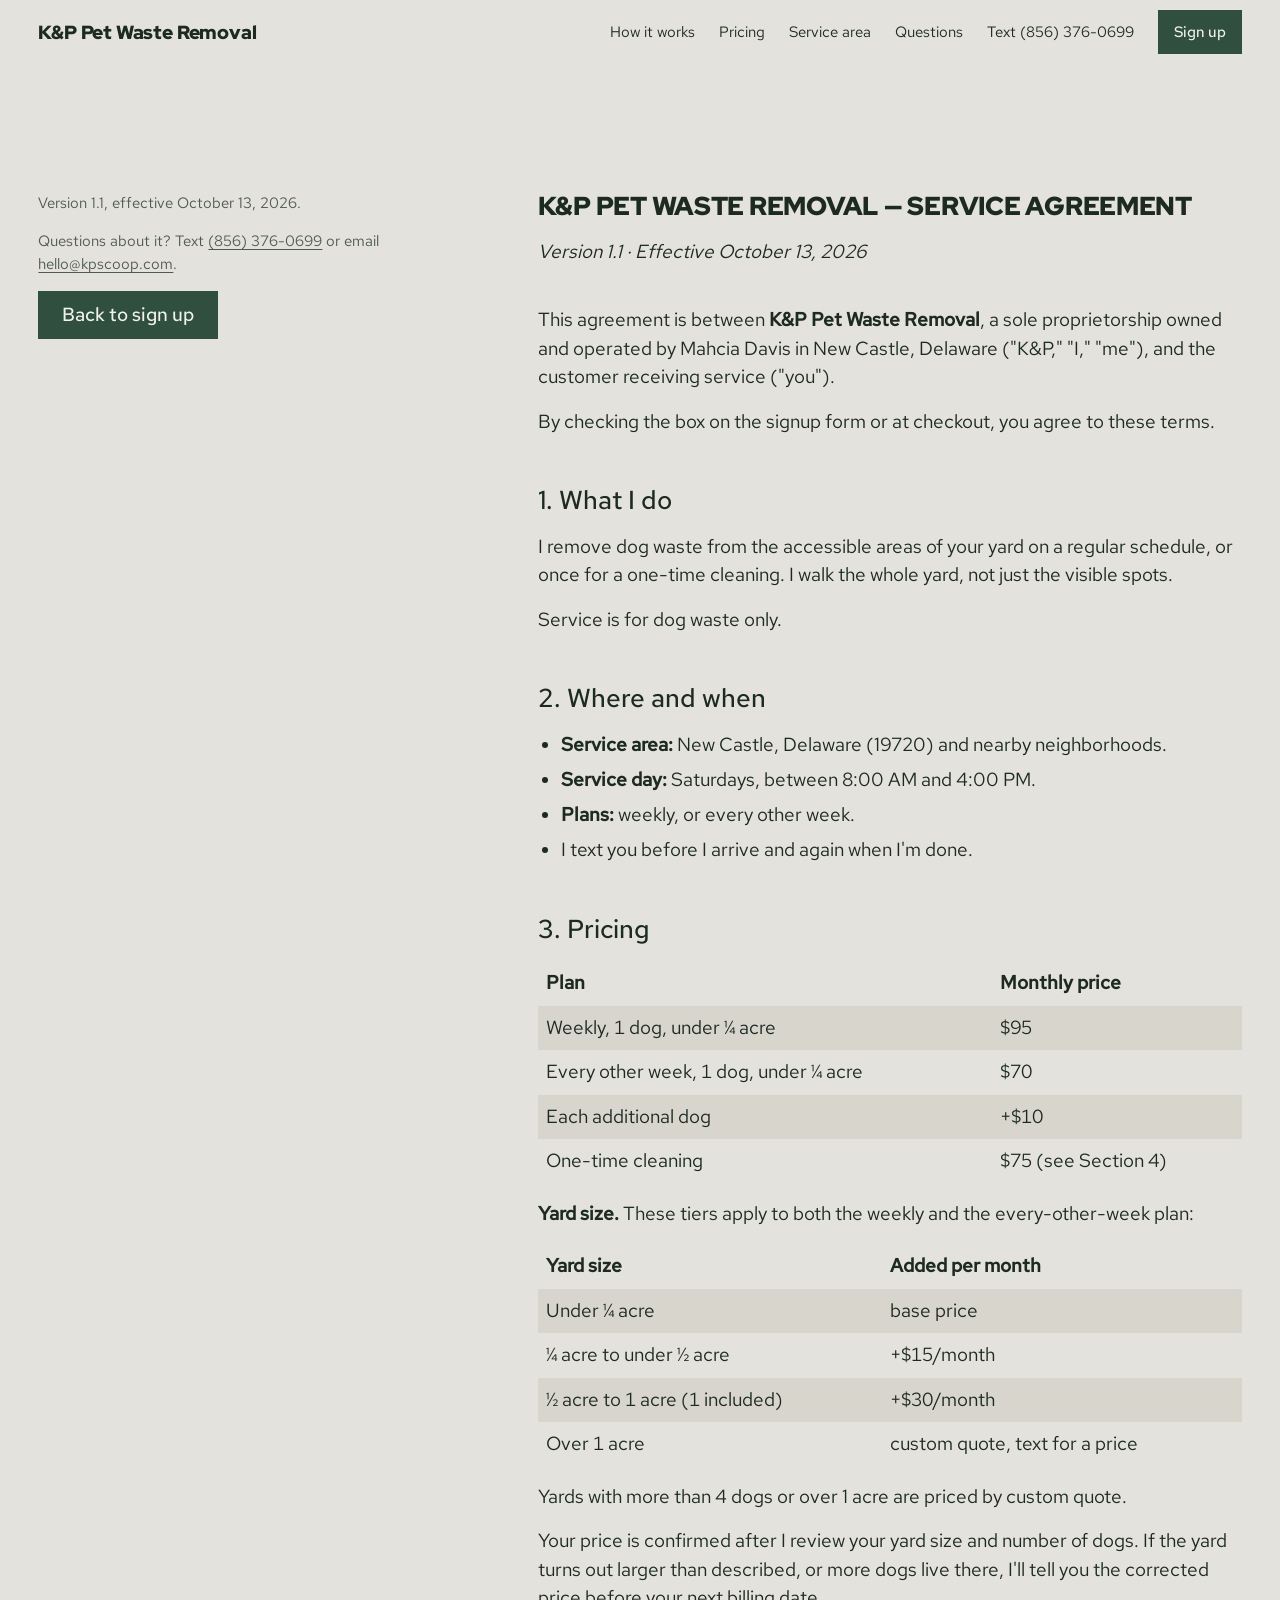
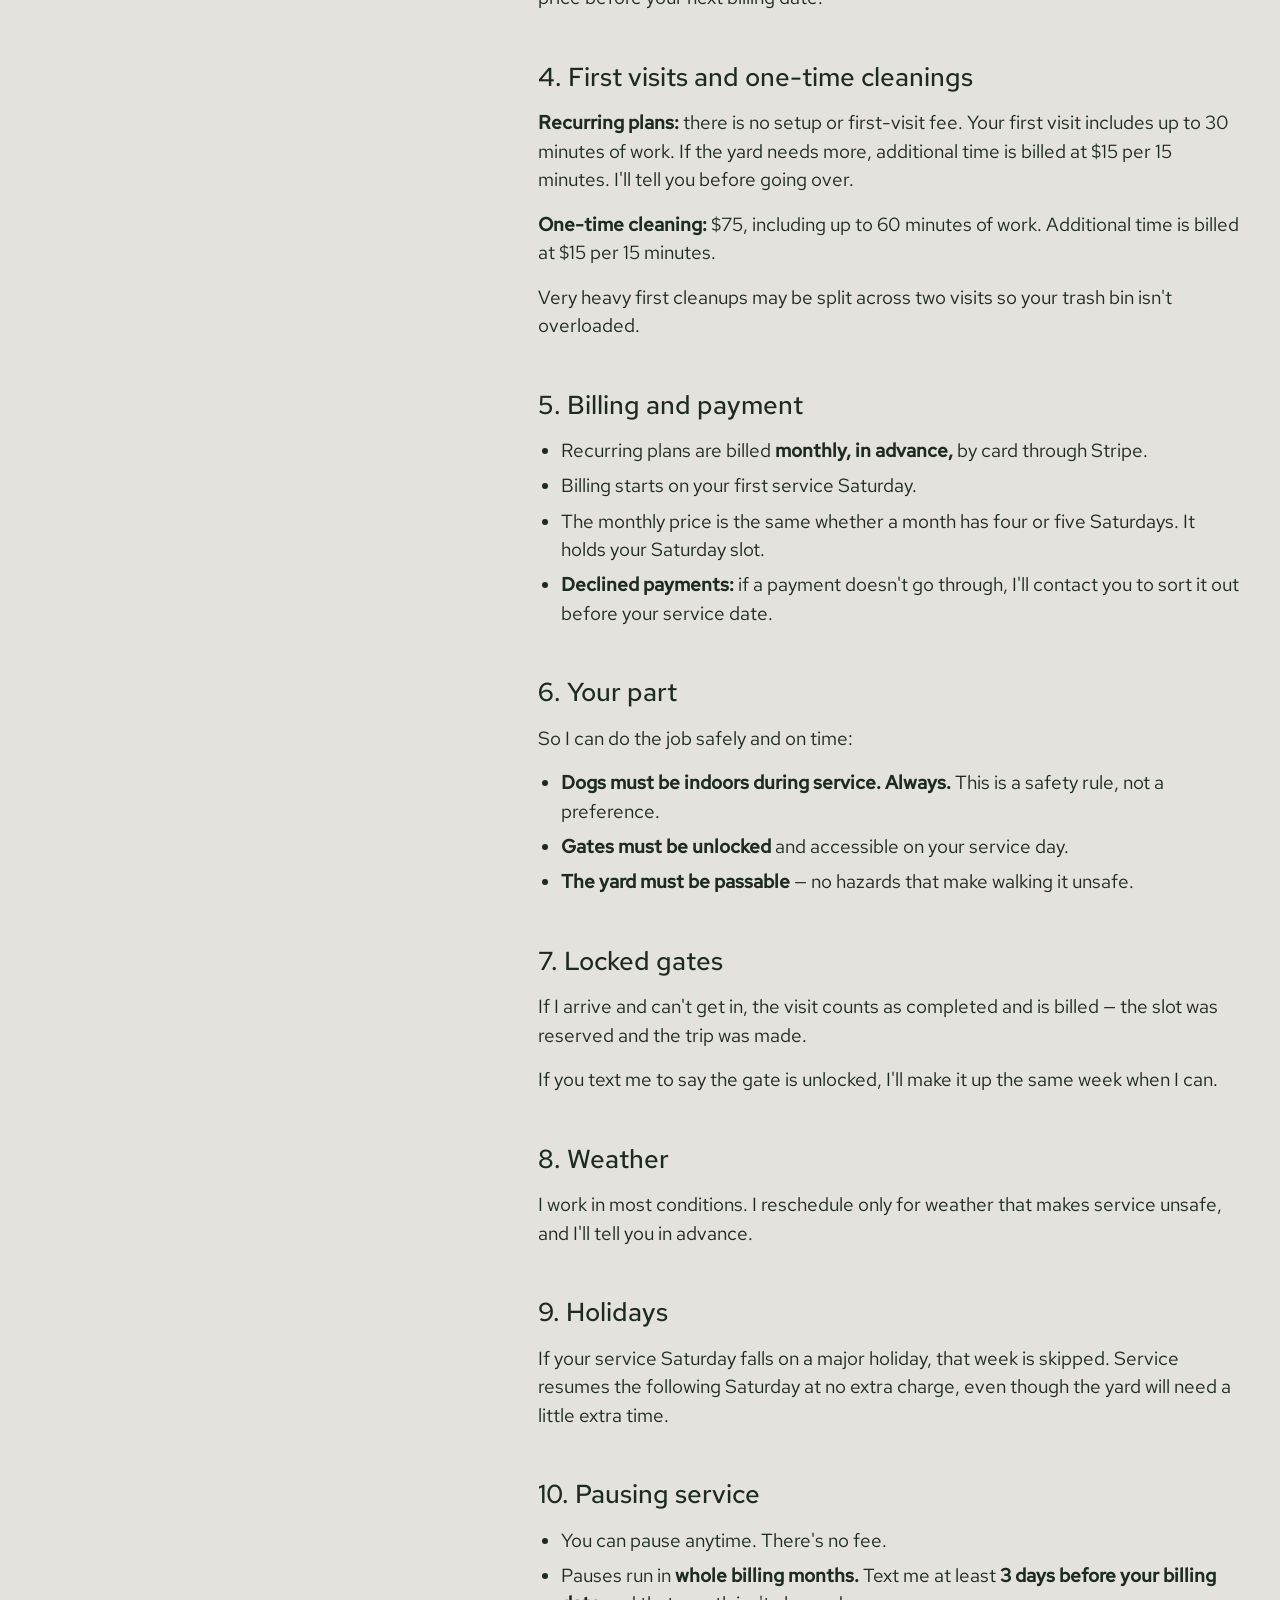
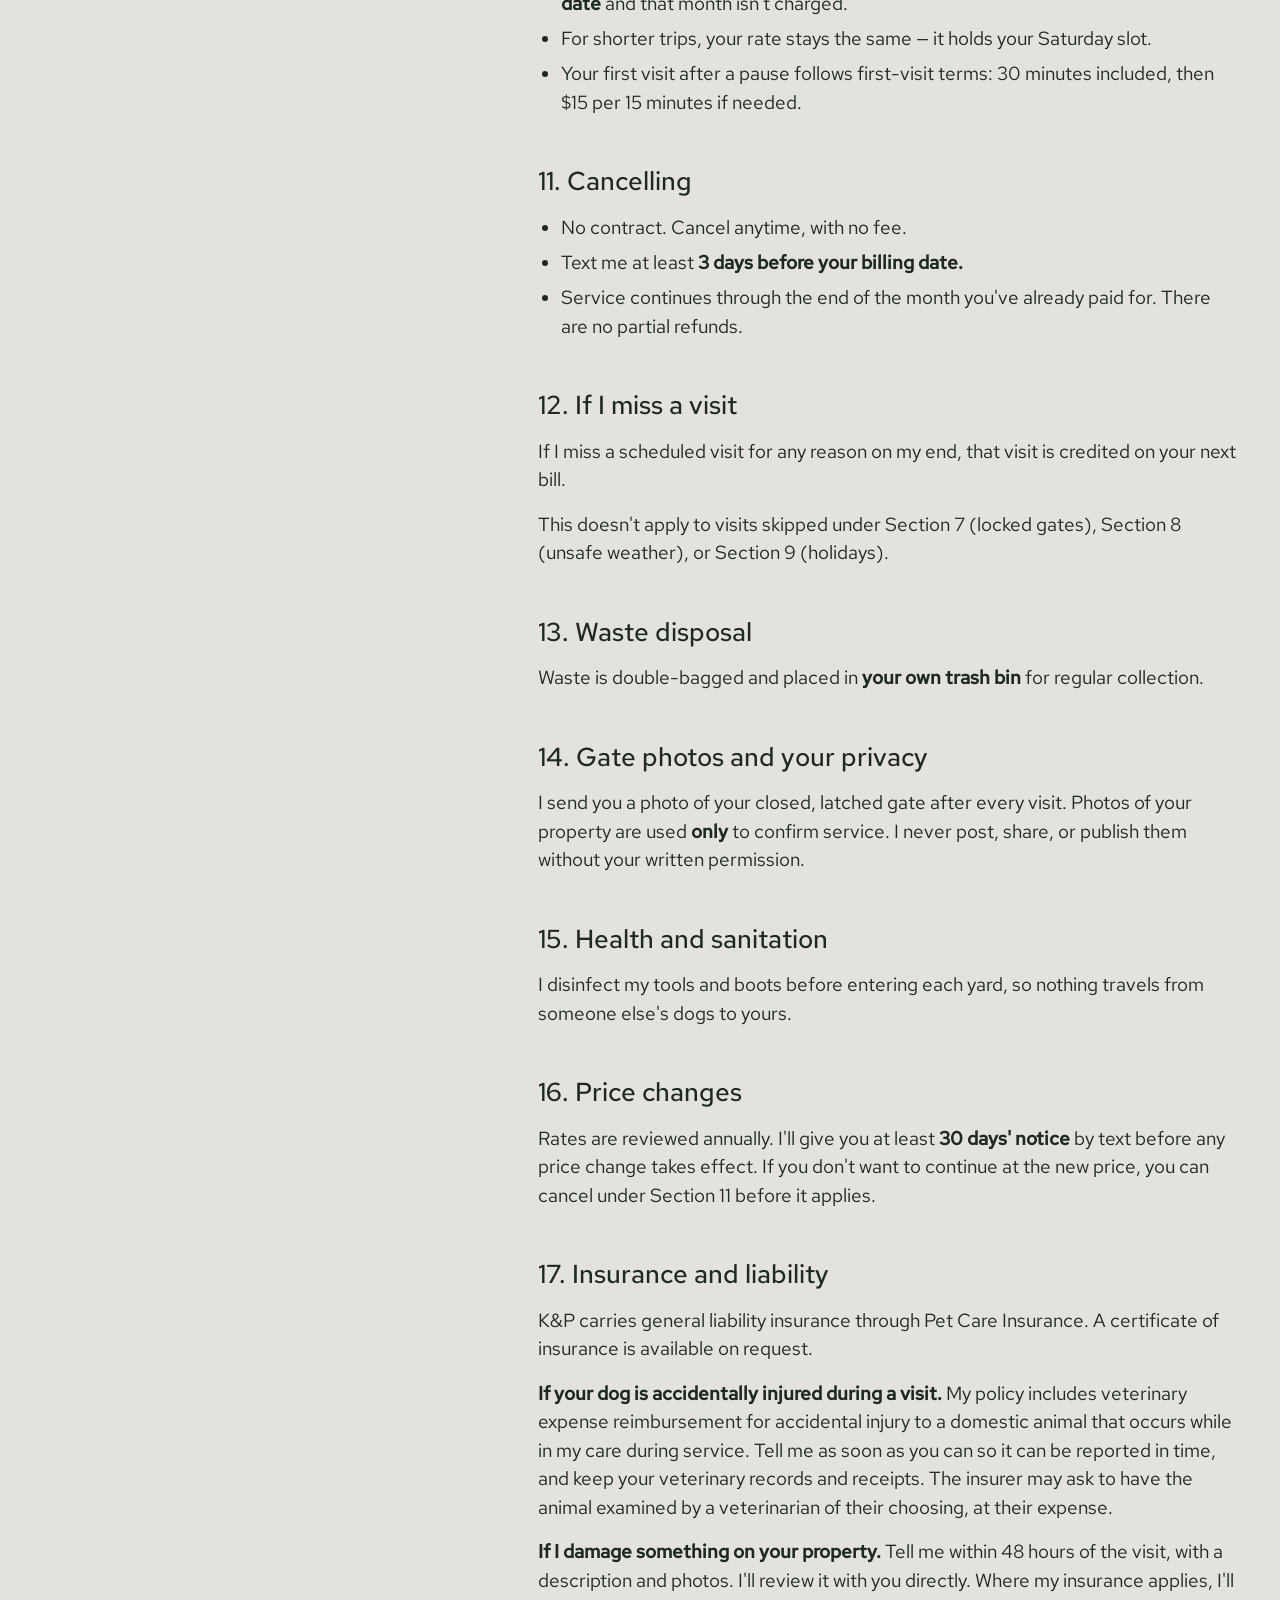
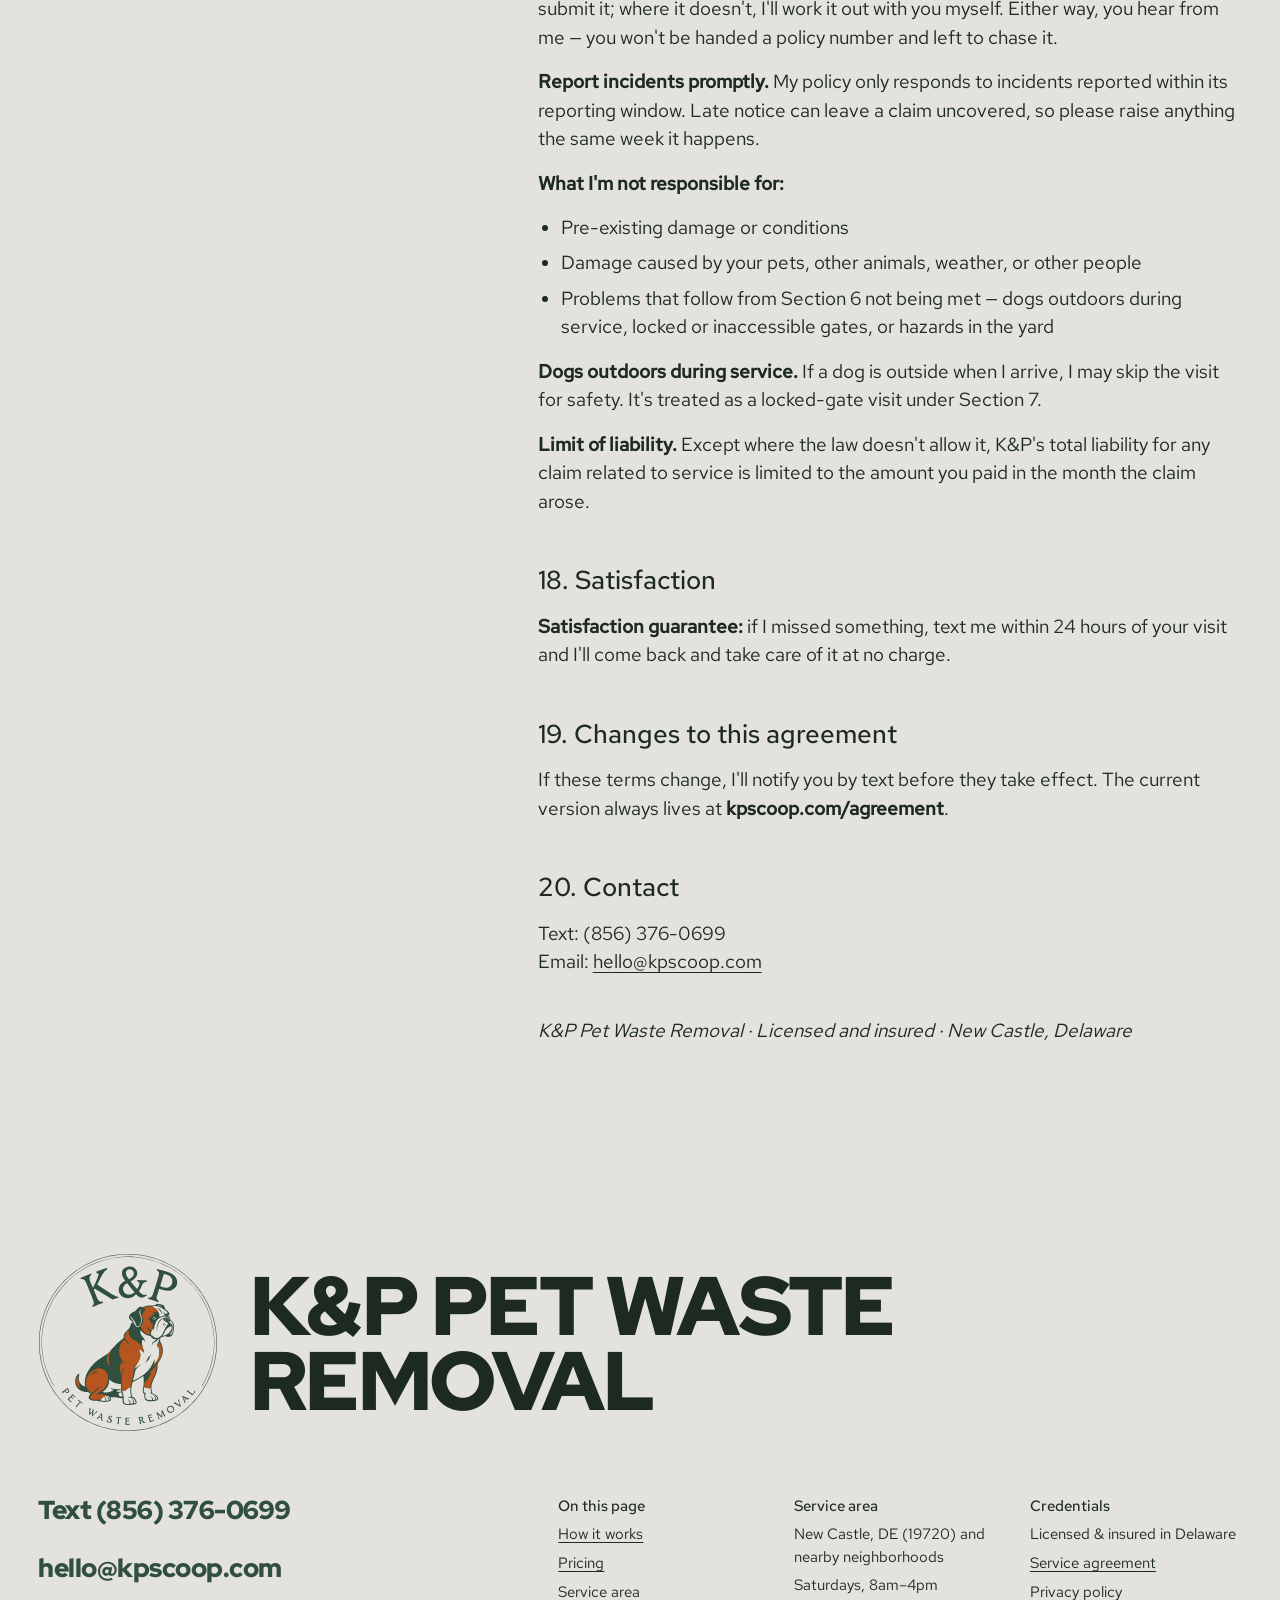
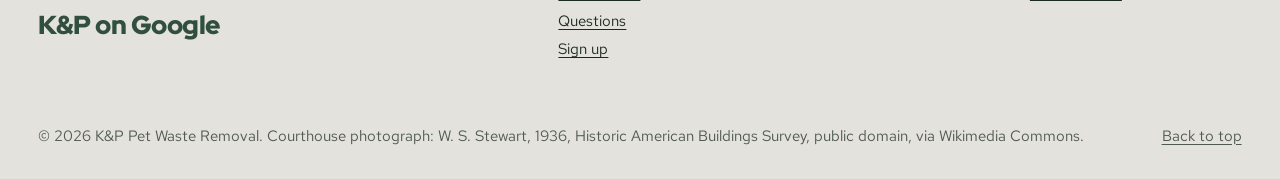
==== commit 57948f02: "Launch the redesigned K&P site (Astro build) Replaces the single-file v1 site. Same URLs: /, /agreem" ====
--- a/agreement/index.html
+++ b/agreement/index.html
@@ -1,6 +1,4 @@
-<!DOCTYPE html><html lang="en"><head><meta charset="utf-8"><meta name="viewport" content="width=device-width, initial-scale=1"><title>Service agreement · K&amp;P Pet Waste Removal</title><meta name="description" content="The terms of service for K&amp;P Pet Waste Removal, v1.1, effective October 13, 2026."><link rel="icon" href="[data-uri]" type="image/svg+xml"><link rel="canonical" href="https://kpscoop.com/agreement/"><meta property="og:type" content="website"><meta property="og:title" content="Service agreement · K&amp;P Pet Waste Removal"><meta property="og:description" content="The terms of service for K&amp;P Pet Waste Removal, v1.1, effective October 13, 2026."><meta property="og:url" content="https://kpscoop.com/agreement/"><style>@font-face{font-family:EB Garamond Variable;font-style:normal;font-display:swap;font-weight:400 800;src:url([data-uri])format("woff2-variations");unicode-range:U+??,U+131,U+152-153,U+2BB-2BC,U+2C6,U+2DA,U+2DC,U+304,U+308,U+329,U+2000-206F,U+20AC,U+2122,U+2191,U+2193,U+2212,U+2215,U+FEFF,U+FFFD}@font-face{font-family:"Source Sans 3 Variable";font-style:normal;font-display:swap;font-weight:200 900;src:url([data-uri])format("woff2-variations");unicode-range:U+??,U+131,U+152-153,U+2BB-2BC,U+2C6,U+2DA,U+2DC,U+304,U+308,U+329,U+2000-206F,U+20AC,U+2122,U+2191,U+2193,U+2212,U+2215,U+FEFF,U+FFFD}:root{color-scheme:light;--color-green:#2f503f;--color-rust:#b3521b;--color-white:#fff;--color-green-deep:#1f3529;--color-rust-deep:#8f3f12;--color-green-tint:#f5f6f5;--color-bg:var(--color-white);--color-bg-quiet:var(--color-green-tint);--color-bg-strong:var(--color-green);--color-text:var(--color-green-deep);--color-text-muted:var(--color-green);--color-text-on-strong:var(--color-white);--color-heading:var(--color-green);--color-accent:var(--color-rust);--color-accent-hover:var(--color-rust-deep);--color-link:var(--color-green);--color-link-hover:var(--color-rust);--color-keyline:var(--color-green);--color-focus:var(--color-rust);--color-button-bg:var(--color-green);--color-button-bg-hover:var(--color-green-deep);--color-button-text:var(--color-white);--color-marker-bg:var(--color-green-tint);--color-marker-text:var(--color-rust-deep);--color-figure-ground:var(--color-bg);--color-figure-green:#2f4f3e;--color-figure-green-light:#335f49;--color-figure-rust:#b5541f;--color-figure-rust-light:#af622e;--color-figure-tan:#c7a06b;--color-figure-skin:#b68761;--color-figure-brown:#8b5a3c;--color-figure-grey:#7f8987;--color-figure-hat-from:#1d382e;--color-figure-hat-to:#325440;--color-figure-mouth-from:#152c25;--color-figure-mouth-to:#242b2a;--color-sparkle:#ffbc03;--font-serif:"EB Garamond Variable", "EB Garamond", Georgia, "Times New Roman", serif;--font-sans:"Source Sans 3 Variable", "Source Sans 3", system-ui, -apple-system, "Segoe UI", sans-serif;--weight-regular:400;--weight-medium:500;--weight-semibold:600;--weight-bold:700;--text-xs:.8125rem;--text-sm:clamp(.875rem, .85rem + .1vw, .9375rem);--text-base:clamp(1rem, .96rem + .2vw, 1.125rem);--text-lg:clamp(1.125rem, 1.06rem + .3vw, 1.3125rem);--text-xl:clamp(1.375rem, 1.24rem + .6vw, 1.75rem);--text-2xl:clamp(1.75rem, 1.5rem + 1.1vw, 2.5rem);--text-3xl:clamp(2.125rem, 1.7rem + 1.9vw, 3.5rem);--text-price:clamp(2.75rem, 2.3rem + 2vw, 4rem);--leading-none:1;--leading-tight:1.15;--leading-snug:1.3;--leading-body:1.6;--tracking-wide:.08em;--numerals-price:lining-nums tabular-nums;--measure:62ch;--measure-short:20ch;--space-3xs:.25rem;--space-2xs:.5rem;--space-xs:.75rem;--space-sm:1rem;--space-md:1.5rem;--space-lg:2rem;--space-xl:3rem;--space-2xl:4rem;--space-3xl:6rem;--space-section:clamp(3.5rem, 2.5rem + 4.5vw, 6.5rem);--space-gutter:clamp(1rem, .5rem + 2.2vw, 2.5rem);--width-content:72rem;--width-narrow:46rem;--width-card-min:15rem;--size-tap:2.75rem;--size-step-badge:3rem;--size-section-badge:calc(var(--text-2xl) * 4.094);--size-bullet:.625rem;--size-price-seal:clamp(11rem, 9rem + 8vw, 14rem);--size-logo-badge:12.5rem;--size-buy-button:3.375rem;--header-height:8.3125rem;--z-header:100;--size-favicon-text:10.5;--ratio-square:1 / 1;--ratio-hero:4 / 3;--ratio-portrait:var(--ratio-square);--ratio-gate:3 / 4;--ratio-figure:13 / 20;--size-hero-figure:22rem;--keyline-width:1px;--underline-offset:.2em;--keyline:var(--keyline-width) solid var(--color-keyline);--keyline-double:4px double var(--color-keyline);--keyline-dashed:var(--keyline-width) dashed var(--color-keyline);--radius-sm:.25rem;--radius-md:.5rem;--radius-pill:999px;--radius-circle:50%;--error-border-width:2px;--focus-width:3px;--focus-offset:3px;--focus-ring:var(--focus-width) solid var(--color-focus);--duration-fast:.12s;--duration-pail-swing:4.1s;--duration-breath:5.3s;--duration-head-drift:6.7s;--duration-blink-cycle:7.9s;--duration-rake-tilt:9.7s;--duration-weight-shift:11.3s;--duration-portrait-cycle:18.6s;--duration-count-on-cycle:24s}@media (width>=48em){:root{--header-height:4.8125rem}}*,:before,:after{box-sizing:border-box}*{margin:0}html{-webkit-text-size-adjust:100%;text-size-adjust:100%;scroll-padding-block-start:calc(var(--header-height) + var(--space-sm))}body{background:var(--color-bg);color:var(--color-text);font-family:var(--font-sans);font-size:var(--text-base);line-height:var(--leading-body);-webkit-font-smoothing:antialiased}img,svg{max-width:100%;height:auto;display:block}input,select,textarea,button{font:inherit;color:inherit}h1,h2,h3{font-family:var(--font-serif);font-weight:var(--weight-semibold);line-height:var(--leading-tight);color:var(--color-heading);text-wrap:balance}h1{font-size:var(--text-3xl)}h2{font-size:var(--text-2xl)}h3{font-size:var(--text-xl);line-height:var(--leading-snug)}p{max-width:var(--measure);text-wrap:pretty}a{color:var(--color-link);text-decoration-thickness:var(--keyline-width);text-underline-offset:var(--underline-offset)}a:hover{color:var(--color-link-hover)}a[href^=sms\:],a[href^=tel\:]{white-space:nowrap}:focus-visible{outline:var(--focus-ring);outline-offset:var(--focus-offset)}.container{width:100%;max-width:var(--width-content);padding-inline:var(--space-gutter);margin-inline:auto}.section{padding-block:var(--space-section)}.section--ruled{padding-block-start:0}.section--ruled>.container{border-block-start:var(--keyline-double);padding-block-start:var(--space-section)}.section__heading{margin-block-end:var(--space-lg)}.section__intro{font-size:var(--text-lg);margin-block-end:var(--space-xl)}.split{gap:var(--space-lg);display:grid}@media (width>=72em){.split{gap:var(--space-2xl);grid-template-columns:1fr 2fr;align-items:start}}.btn{min-height:var(--size-tap);padding:var(--space-xs) var(--space-md);border:var(--keyline-width) solid transparent;border-radius:var(--radius-pill);font-family:var(--font-sans);font-size:var(--text-base);font-weight:var(--weight-semibold);line-height:var(--leading-tight);text-align:center;cursor:pointer;justify-content:center;align-items:center;text-decoration:none;display:inline-flex}.btn--primary{background:var(--color-button-bg);color:var(--color-button-text)}.btn--primary:hover{background:var(--color-button-bg-hover);color:var(--color-button-text)}.btn--secondary{background:var(--color-bg);border-color:var(--color-keyline);color:var(--color-link)}.btn--secondary:hover{background:var(--color-bg-quiet);color:var(--color-link)}.btn--small{padding-inline:var(--space-sm);font-size:var(--text-sm)}@media (prefers-reduced-motion:no-preference){.btn,a{transition:background-color var(--duration-fast) ease, color var(--duration-fast) ease}}.needs-input{background:var(--color-marker-bg);color:var(--color-marker-text);font-family:var(--font-sans);font-weight:var(--weight-semibold);padding-inline:var(--space-3xs);border-radius:var(--radius-sm);outline:var(--keyline-dashed)}.visually-hidden{width:var(--keyline-width);height:var(--keyline-width);clip-path:inset(50%);white-space:nowrap;position:absolute;overflow:hidden}.skip-link{z-index:calc(var(--z-header) + 1);position:absolute;inset-block-start:var(--space-sm);inset-inline-start:var(--space-sm);transform:translateY(-200%)}.skip-link:focus{transform:none}.top-bar[data-astro-cid-nen7h5rs]{background:var(--color-bg-strong);color:var(--color-text-on-strong);font-size:var(--text-sm);font-weight:var(--weight-semibold)}.top-bar__list[data-astro-cid-nen7h5rs]{justify-content:center;gap:var(--space-3xs) var(--space-md);padding-block:var(--space-2xs);flex-wrap:wrap;list-style:none;display:flex}@media (width>=48em){.top-bar__list[data-astro-cid-nen7h5rs] li[data-astro-cid-nen7h5rs]+li[data-astro-cid-nen7h5rs]:before{content:"·" / "";margin-inline-end:var(--space-md)}}.site-header[data-astro-cid-nen7h5rs]{z-index:var(--z-header);min-height:var(--header-height);background:var(--color-bg);position:sticky;inset-block-start:0}.site-header__inner[data-astro-cid-nen7h5rs]{align-items:center;gap:var(--space-xs) var(--space-md);padding-block:var(--space-sm);border-block-end:var(--keyline);grid-template-columns:1fr auto;display:grid}.wordmark[data-astro-cid-nen7h5rs]{align-items:baseline;column-gap:var(--space-2xs);color:var(--color-heading);font-family:var(--font-serif);line-height:var(--leading-tight);flex-wrap:wrap;text-decoration:none;display:flex}.wordmark[data-astro-cid-nen7h5rs]:hover{color:var(--color-heading)}.wordmark__initials[data-astro-cid-nen7h5rs]{font-size:var(--text-xl);font-weight:var(--weight-bold)}.wordmark__rest[data-astro-cid-nen7h5rs]{font-size:var(--text-lg);font-weight:var(--weight-medium)}.site-nav[data-astro-cid-nen7h5rs]{grid-column:1/-1}.site-nav[data-astro-cid-nen7h5rs] ul[data-astro-cid-nen7h5rs]{gap:var(--space-md);flex-wrap:wrap;padding:0;list-style:none;display:flex}.site-nav[data-astro-cid-nen7h5rs] a[data-astro-cid-nen7h5rs]{min-height:var(--size-tap);font-weight:var(--weight-semibold);align-items:center;text-decoration:none;display:inline-flex}.site-nav[data-astro-cid-nen7h5rs] a[data-astro-cid-nen7h5rs]:hover{text-decoration:underline}@media (width>=48em){.site-header__inner[data-astro-cid-nen7h5rs]{grid-template-columns:auto 1fr auto}.site-nav[data-astro-cid-nen7h5rs]{grid-area:1/2;justify-self:end}.site-header__cta[data-astro-cid-nen7h5rs]{grid-column:3}}.site-footer[data-astro-cid-jo6i4kqk]{padding-block-end:var(--space-xl)}.site-footer__inner[data-astro-cid-jo6i4kqk]{gap:var(--space-lg);border-block-start:var(--keyline-double);text-align:center;justify-items:center;padding-block-start:var(--space-section);display:grid}.site-footer__badge[data-astro-cid-jo6i4kqk]{width:var(--size-logo-badge);min-width:var(--size-logo-badge);height:auto}.site-footer__facts[data-astro-cid-jo6i4kqk]{gap:var(--space-md);display:grid}.site-footer__facts[data-astro-cid-jo6i4kqk] dt[data-astro-cid-jo6i4kqk]{font-size:var(--text-sm);font-weight:var(--weight-bold);letter-spacing:var(--tracking-wide);text-transform:uppercase;color:var(--color-accent)}.site-footer__facts[data-astro-cid-jo6i4kqk] dd[data-astro-cid-jo6i4kqk]{font-size:var(--text-lg)}.site-footer__legal[data-astro-cid-jo6i4kqk]{font-size:var(--text-sm);color:var(--color-text-muted)}@media (width>=48em){.site-footer__facts[data-astro-cid-jo6i4kqk]{gap:var(--space-2xl);grid-template-columns:repeat(4,auto);align-items:start}}
-</style><style>.agreement[data-astro-cid-r4ztz4z4]{max-width:var(--width-narrow)}.agreement[data-astro-cid-r4ztz4z4] h1{margin-block-end:var(--space-xs)}.agreement[data-astro-cid-r4ztz4z4] h2{font-size:var(--text-xl);line-height:var(--leading-snug);margin-block:var(--space-xl) var(--space-xs)}.agreement[data-astro-cid-r4ztz4z4] p,.agreement[data-astro-cid-r4ztz4z4] ul,.agreement[data-astro-cid-r4ztz4z4] table{margin-block-end:var(--space-sm)}.agreement[data-astro-cid-r4ztz4z4] ul{max-width:var(--measure);padding-inline-start:var(--space-md)}.agreement[data-astro-cid-r4ztz4z4] li+li{margin-block-start:var(--space-3xs)}.agreement[data-astro-cid-r4ztz4z4] hr{border:0;border-block-start:var(--keyline);margin-block:var(--space-lg)}.agreement[data-astro-cid-r4ztz4z4] table{width:100%;max-width:var(--measure);border-collapse:collapse}.agreement[data-astro-cid-r4ztz4z4] th,.agreement[data-astro-cid-r4ztz4z4] td{padding:var(--space-2xs) var(--space-xs);border-block-end:var(--keyline);text-align:start;vertical-align:top}.agreement[data-astro-cid-r4ztz4z4] th{font-weight:var(--weight-semibold);color:var(--color-heading)}
-</style></head><body><a class="btn btn--primary skip-link" href="#main">Skip to content</a><div class="top-bar" data-astro-cid-nen7h5rs><ul class="container top-bar__list" data-astro-cid-nen7h5rs><li data-astro-cid-nen7h5rs>Serving New&nbsp;Castle, Delaware</li><li data-astro-cid-nen7h5rs>Saturday service</li><li data-astro-cid-nen7h5rs>Licensed &amp; insured</li></ul></div><header class="site-header" data-astro-cid-nen7h5rs><div class="container site-header__inner" data-astro-cid-nen7h5rs><a class="wordmark" href="../" data-astro-cid-nen7h5rs><span class="wordmark__initials" data-astro-cid-nen7h5rs>K&amp;P</span><span class="wordmark__rest" data-astro-cid-nen7h5rs>Pet Waste Removal</span></a><a class="btn btn--primary btn--small site-header__cta" href="../#signup" data-astro-cid-nen7h5rs>Sign up</a><nav class="site-nav" aria-label="Main" data-astro-cid-nen7h5rs><ul data-astro-cid-nen7h5rs><li data-astro-cid-nen7h5rs><a href="../#how-it-works" data-astro-cid-nen7h5rs>How it works</a></li><li data-astro-cid-nen7h5rs><a href="../#pricing" data-astro-cid-nen7h5rs>Pricing</a></li><li data-astro-cid-nen7h5rs><a href="../#faq" data-astro-cid-nen7h5rs>Questions</a></li></ul></nav></div></header><main id="main" class="section" data-astro-cid-r4ztz4z4><article class="container agreement" data-astro-cid-r4ztz4z4><h1 id="kp-pet-waste-removal--service-agreement">K&amp;P Pet Waste Removal — Service Agreement</h1>
+<!DOCTYPE html><html lang="en"><head><meta charset="utf-8"><meta name="viewport" content="width=device-width, initial-scale=1"><title>Service Agreement | K&amp;P Pet Waste Removal</title><meta name="description" content="The service agreement for K&amp;P Pet Waste Removal: what each visit includes, billing, pausing, cancelling, and what I ask of you before a visit. Version 1.1."><link rel="canonical" href="https://kpscoop.com/agreement/"><meta property="og:type" content="website"><meta property="og:title" content="Service Agreement | K&amp;P Pet Waste Removal"><meta property="og:description" content="The service agreement for K&amp;P Pet Waste Removal: what each visit includes, billing, pausing, cancelling, and what I ask of you before a visit. Version 1.1."><meta property="og:url" content="https://kpscoop.com/agreement/"><meta property="og:image" content="https://kpscoop.com/assets/og-image.png"><meta name="twitter:card" content="summary_large_image"><link rel="icon" href="/assets/kp-badge.svg" type="image/svg+xml"><link rel="preload" href="/fonts/red-hat-display-normal-900.woff2" as="font" type="font/woff2" crossorigin><link rel="stylesheet" href="/fonts/fonts.css"><script type="application/ld+json">{"@context":"https://schema.org","@type":"LocalBusiness","name":"K&P Pet Waste Removal","url":"https://kpscoop.com/","telephone":"+1-856-376-0699","email":"hello@kpscoop.com","image":"https://kpscoop.com/assets/og-image.png","priceRange":"$$","areaServed":[{"@type":"City","name":"New Castle, DE"},{"@type":"PostalCodeSpecification","postalCode":"19720"}],"openingHoursSpecification":[{"@type":"OpeningHoursSpecification","dayOfWeek":"Saturday","opens":"08:00","closes":"16:00"}],"sameAs":["https://share.google/6UOaSTEZDgdAQc2Vo"]}</script><script>document.documentElement.classList.add('js')</script><link rel="stylesheet" href="/_astro/Layout.CbuQQGKM.css"></head><body><a class="skip" href="#main">Skip to content</a><header class="site-header" data-tone="bone"><a class="wordmark" href="/"><span>K&amp;P Pet Waste Removal</span></a><nav class="nav" aria-label="Main"><div class="nav__links"><a href="/#how-it-works">How it works</a><a href="/#pricing">Pricing</a><a href="/#area">Service area</a><a href="/#questions">Questions</a></div><a class="nav__text" href="sms:+18563760699">Text (856) 376-0699</a><a class="btn" href="/#signup">Sign up</a></nav></header><main id="main" class="legal" data-tone="bone"><aside class="legal__aside"><p>Version 1.1, effective October 13, 2026.</p><p>Questions about it? Text <a href="sms:+18563760699">(856) 376-0699</a> or email <a href="mailto:hello@kpscoop.com">hello@kpscoop.com</a>.</p><p><a class="btn" href="/#signup" data-primary>Back to sign up</a></p></aside><article class="legal__text"><h1 id="kp-pet-waste-removal--service-agreement">K&amp;P Pet Waste Removal — Service Agreement</h1>
 <p><em>Version 1.1 · Effective October 13, 2026</em></p>
 <hr>
 <p>This agreement is between <strong>K&amp;P Pet Waste Removal</strong>, a sole proprietorship owned and operated by Mahcia Davis in New Castle, Delaware ("K&amp;P," "I," "me"), and the customer receiving service ("you").</p>
@@ -142,4 +140,4 @@
 Email: <a href="mailto:hello@kpscoop.com">hello@kpscoop.com</a></p>
 <hr>
 <p><em>K&amp;P Pet Waste Removal · Licensed and insured · New Castle, Delaware</em></p>
-</article></main><footer class="site-footer" data-astro-cid-jo6i4kqk><div class="container site-footer__inner" data-astro-cid-jo6i4kqk><img src="[data-uri]" srcset="[data-uri] 1x, [data-uri] 2x" alt="K&amp;P Pet Waste Removal logo: a seated boxer-type dog inside a circular badge." data-astro-cid-jo6i4kqk="true" loading="lazy" decoding="async" width="200" height="200" class="site-footer__badge"><dl class="site-footer__facts" data-astro-cid-jo6i4kqk><div data-astro-cid-jo6i4kqk><dt data-astro-cid-jo6i4kqk>Text me</dt><dd data-astro-cid-jo6i4kqk><a href="sms:+18563760699" data-astro-cid-jo6i4kqk>(856) 376-0699</a></dd></div><div data-astro-cid-jo6i4kqk><dt data-astro-cid-jo6i4kqk>Email</dt><dd data-astro-cid-jo6i4kqk><a href="mailto:hello@kpscoop.com" data-astro-cid-jo6i4kqk>hello@kpscoop.com</a></dd></div><div data-astro-cid-jo6i4kqk><dt data-astro-cid-jo6i4kqk>Service area</dt><dd data-astro-cid-jo6i4kqk>New&nbsp;Castle, DE (19720) and nearby neighborhoods</dd></div><div data-astro-cid-jo6i4kqk><dt data-astro-cid-jo6i4kqk>Credentials</dt><dd data-astro-cid-jo6i4kqk>Licensed &amp; insured in Delaware</dd></div></dl><p class="site-footer__legal" data-astro-cid-jo6i4kqk>© 2026 K&amp;P Pet Waste Removal · <a href="./" data-astro-cid-jo6i4kqk>Service agreement</a> · <a href="../privacy/" data-astro-cid-jo6i4kqk>Privacy policy</a></p></div></footer></body></html>+</article></main><footer class="footer" data-tone="bone"><div class="footer__name"><img src="/assets/kp-badge.svg" width="208" height="208" alt="K&P Pet Waste Removal badge: a seated boxer inside a double ring." loading="lazy"><p>K&amp;P Pet Waste Removal</p></div><div class="footer__row"><div class="footer__reach"><a href="sms:+18563760699">Text (856) 376-0699</a><a href="mailto:hello@kpscoop.com">hello@kpscoop.com</a><a href="https://share.google/6UOaSTEZDgdAQc2Vo">K&amp;P on Google</a></div><div class="footer__cols"><div><h3>On this page</h3><ul><li><a href="/#how-it-works">How it works</a></li><li><a href="/#pricing">Pricing</a></li><li><a href="/#area">Service area</a></li><li><a href="/#questions">Questions</a></li><li><a href="/#signup">Sign up</a></li></ul></div><div><h3>Service area</h3><ul><li>New Castle, DE (19720) and nearby neighborhoods</li><li>Saturdays, 8am–4pm</li></ul></div><div><h3>Credentials</h3><ul><li>Licensed &amp; insured in Delaware</li><li><a href="/agreement/">Service agreement</a></li><li><a href="/privacy/">Privacy policy</a></li></ul></div></div></div><div class="footer__legal"><p>© 2026 K&amp;P Pet Waste Removal. Courthouse photograph: W. S. Stewart, 1936, Historic American Buildings Survey, public domain, via Wikimedia Commons.</p><a href="#main">Back to top</a></div></footer><div class="phone-bar" aria-label="Quick contact"><a class="btn btn--light" href="sms:+18563760699">Text (856) 376-0699</a><a class="btn" href="/#signup">Sign up</a></div><script type="module">var e=document.querySelector(`.site-header`),t=[...document.querySelectorAll(`[data-tone]`)].filter(t=>t!==e),n=()=>{let n=e.offsetHeight/2;for(let r of t){let t=r.getBoundingClientRect();if(t.top<=n&&t.bottom>n){e.dataset.tone=r.dataset.tone;break}}};addEventListener(`scroll`,n,{passive:!0}),n();var r=document.querySelector(`.phone-bar`),i=document.querySelectorAll(`.rows, .signup, .footer`),a=new Set,o=new IntersectionObserver(e=>{for(let t of e)t.isIntersecting?a.add(t.target):a.delete(t.target);a.size?r.dataset.hidden=``:delete r.dataset.hidden});i.forEach(e=>o.observe(e));var s=new IntersectionObserver(e=>{for(let t of e)t.isIntersecting&&(t.target.classList.add(`in`),s.unobserve(t.target))},{rootMargin:`0px 0px -10% 0px`});document.querySelectorAll(`.rise`).forEach(e=>s.observe(e));</script></body></html>
--- a/fonts/fonts.css
+++ b/fonts/fonts.css
@@ -0,0 +1,26 @@
+/* Red Hat Display: self-hosted from Google Fonts by _tools/fonts.py */
+@font-face {
+  font-family: 'Red Hat Display';
+  font-style: normal;
+  font-weight: 900;
+  font-display: swap;
+  src: url(red-hat-display-normal-900.woff2) format('woff2');
+  unicode-range: U+0000-00FF, U+0131, U+0152-0153, U+02BB-02BC, U+02C6, U+02DA, U+02DC, U+0304, U+0308, U+0329, U+2000-206F, U+20AC, U+2122, U+2191, U+2193, U+2212, U+2215, U+FEFF, U+FFFD;
+}
+/* Red Hat Text: self-hosted from Google Fonts by _tools/fonts.py */
+@font-face {
+  font-family: 'Red Hat Text';
+  font-style: normal;
+  font-weight: 400;
+  font-display: swap;
+  src: url(red-hat-text-normal-400.woff2) format('woff2');
+  unicode-range: U+0000-00FF, U+0131, U+0152-0153, U+02BB-02BC, U+02C6, U+02DA, U+02DC, U+0304, U+0308, U+0329, U+2000-206F, U+20AC, U+2122, U+2191, U+2193, U+2212, U+2215, U+FEFF, U+FFFD;
+}
+@font-face {
+  font-family: 'Red Hat Text';
+  font-style: normal;
+  font-weight: 500;
+  font-display: swap;
+  src: url(red-hat-text-normal-400.woff2) format('woff2');
+  unicode-range: U+0000-00FF, U+0131, U+0152-0153, U+02BB-02BC, U+02C6, U+02DA, U+02DC, U+0304, U+0308, U+0329, U+2000-206F, U+20AC, U+2122, U+2191, U+2193, U+2212, U+2215, U+FEFF, U+FFFD;
+}
--- a/_astro/Layout.CbuQQGKM.css
+++ b/_astro/Layout.CbuQQGKM.css
@@ -0,0 +1 @@
+:root{--bg:#e4e2dc;--surface:#d8d5cc;--ink:#1d2a22;--muted:#4f5a52;--accent:#304f3e;--accent-hover:#24402f;--accent-ink:#f1f3ef;--pale:#b0cba3;--field-dark:#1d2a22;--field-dark-ink:#ecebe6;--error:#8f2f12;--face-display:"Red Hat Display", "Arial Black", system-ui, sans-serif;--face-text:"Red Hat Text", system-ui, sans-serif;--step-small:clamp(.875rem, .85rem + .1vw, .9375rem);--step-body:clamp(1.0625rem, 1rem + .25vw, 1.1875rem);--step-lead:clamp(1.25rem, 1.1rem + .7vw, 1.625rem);--step-head:clamp(2.5rem, 1.2rem + 5vw, 5.5rem);--step-display:clamp(3.25rem, 13.5vw, 12.5rem);--margin:clamp(1rem, 3vw, 2.5rem);--s1:.5rem;--s2:1rem;--s3:1.5rem;--s4:2rem;--s5:3rem;--s6:4rem;--section:clamp(5rem, 10vw, 10rem);--radius:0;--ease:cubic-bezier(.2, .7, .2, 1);--dur:.6s}*,:before,:after{box-sizing:border-box}html{scroll-behavior:smooth;scroll-padding-top:5rem}body{background:var(--bg);color:var(--ink);font:400 var(--step-body)/1.5 var(--face-text);-webkit-font-smoothing:antialiased;text-rendering:optimizelegibility;margin:0}img,svg{max-width:100%;height:auto;display:block}a{color:inherit;text-underline-offset:.2em}h1,h2,h3{text-wrap:balance;margin:0}p{margin:0}:focus-visible{outline:3px solid var(--accent);outline-offset:3px}[data-tone=green] :focus-visible,[data-tone=dark] :focus-visible,.onetime :focus-visible,.phone-bar :focus-visible{outline-color:var(--pale)}.rows li.greet :focus-visible,.onetime .buy :focus-visible{outline-color:var(--accent)}.skip{left:var(--margin);background:var(--ink);color:var(--bg);padding:var(--s1) var(--s2);z-index:20;position:absolute;top:-4rem}.skip:focus{top:var(--s1)}.wrap{padding-inline:var(--margin)}.display{font-family:var(--face-display);text-transform:uppercase;letter-spacing:-.03em;font-weight:900;line-height:.92}.btn{justify-content:center;align-items:center;gap:var(--s1);min-height:3rem;padding:0 var(--s3);border-radius:var(--radius);background:var(--accent);color:var(--accent-ink);font:500 var(--step-body)/1 var(--face-text);cursor:pointer;transition:background-color .16s ease, transform .16s var(--ease);border:0;text-decoration:none;display:inline-flex}.btn:hover{background:var(--accent-hover)}.btn:active{transform:translateY(1px)scale(.99)}.btn--light{background:var(--accent-ink);color:var(--accent)}.btn--light:hover{background:#fff}.btn[disabled]{opacity:.6;cursor:progress}.site-header{z-index:10;justify-content:space-between;align-items:center;gap:var(--s2);padding:var(--s1) var(--margin);background:var(--hbg,var(--accent));min-height:4rem;color:var(--hink,var(--accent-ink));transition:background-color .3s,color .3s;display:flex;position:sticky;top:0}.site-header[data-tone=bone]{--hbg:var(--bg);--hink:var(--ink)}.site-header[data-tone=dark]{--hbg:var(--field-dark);--hink:var(--field-dark-ink)}.wordmark{align-items:center;gap:var(--s1);font:900 var(--step-body)/1 var(--face-display);letter-spacing:-.01em;text-decoration:none;display:flex}.wordmark span{white-space:nowrap}.nav{align-items:center;gap:var(--s3);font-size:var(--step-small);display:flex}.nav a{text-decoration:none}.nav a:hover{text-decoration:underline}.nav .btn{min-height:2.75rem;padding:0 var(--s2);font-size:var(--step-small)}.site-header[data-tone=green] .nav .btn,.site-header:not([data-tone]) .nav .btn{background:var(--accent-ink);color:var(--accent)}.site-header[data-tone=dark] .nav .btn{background:var(--accent-ink);color:var(--ink)}.nav__links{gap:var(--s3);display:flex}@media (width<=860px){.nav__links,.nav__text{display:none}}.hero{background:var(--accent);color:var(--accent-ink);gap:var(--s4);min-height:calc(100svh - 4rem);padding:clamp(2rem, 8vh, 6rem) var(--margin) var(--s5);grid-template-rows:auto 1fr auto;display:grid}.hero h1{font-size:var(--step-display)}.hero h1 .l1{color:var(--pale);display:block}.hero h1 .l2{color:var(--accent-ink);display:block}.hero__foot{gap:var(--s4);grid-template-columns:1fr minmax(18rem,30rem);align-self:end;align-items:end;display:grid}.hero__lead{font-size:var(--step-lead);max-width:34ch;line-height:1.35}.hero__actions{gap:var(--s2);margin-top:var(--s3);flex-wrap:wrap;align-items:center;display:flex}.hero__actions a.link{font-weight:500}.hero__proof{font-size:var(--step-small);gap:var(--s1) var(--s3);color:var(--pale);flex-wrap:wrap;display:flex}.hero__proof li{list-style:none}.hero__proof ul{display:contents}.hero__new{color:var(--accent-ink);font-weight:500}.hero__side{align-self:end}.hero__side img{width:100%;max-width:22rem;margin-left:auto}@media (width<=760px){.hero{min-height:auto;padding-top:var(--s5)}.hero__foot{grid-template-columns:1fr}.hero__side{display:none}}.how{background:var(--field-dark);color:var(--field-dark-ink);padding:var(--section) var(--margin)}.how__grid{gap:var(--s4);grid-template-columns:minmax(0,5fr) minmax(0,1fr) minmax(0,6fr);align-items:start;display:grid}.how h2{font:900 var(--step-head)/.95 var(--face-display);text-transform:uppercase;letter-spacing:-.03em}.how__steps{margin-top:var(--s4);gap:var(--s3);max-width:34rem;display:grid}.how__steps h3{font:500 var(--step-lead)/1.2 var(--face-text);margin-bottom:var(--s1)}.slip{background:var(--bg);color:var(--ink);width:100%;max-width:30rem;padding:var(--s4) var(--s4) calc(var(--s3) + 12px);clip-path:polygon(0 0,100% 0,100% calc(100% - 12px),95% 100%,90% calc(100% - 12px),85% 100%,80% calc(100% - 12px),75% 100%,70% calc(100% - 12px),65% 100%,60% calc(100% - 12px),55% 100%,50% calc(100% - 12px),45% 100%,40% calc(100% - 12px),35% 100%,30% calc(100% - 12px),25% 100%,20% calc(100% - 12px),15% 100%,10% calc(100% - 12px),5% 100%,0 calc(100% - 12px));font-variant-numeric:tabular-nums;grid-column:3}.slip__title{font:900 var(--step-body)/1.1 var(--face-display);text-transform:uppercase;letter-spacing:-.01em}.slip__when{margin-top:var(--s4);margin-bottom:var(--s1);font-weight:500}.slip__row{align-items:baseline;gap:var(--s1);padding:.3rem 0;display:flex}.slip__row .what{flex:0 auto}.slip__row .dots{white-space:nowrap;min-width:0;color:var(--muted);letter-spacing:.2em;flex:2rem;overflow:hidden}.slip__row .dots:before{content:". . . . . . . . . . . . . . . . . . . . . . . . . . . . . . . . . . . . . . . . . . . . . . . ."}.sr{clip-path:inset(50%);white-space:nowrap;width:1px;height:1px;position:absolute;overflow:hidden}.slip__row .val{text-align:right;color:var(--muted);flex:none}.slip__total{justify-content:space-between;gap:var(--s2);margin:var(--s4) calc(-1 * var(--s4)) 0;padding:.75rem var(--s4);background:var(--ink);color:var(--bg);font-weight:500;display:flex}@media (width<=860px){.how__grid{grid-template-columns:minmax(0,1fr)}.slip{max-width:none;padding-inline:var(--s3);grid-column:1}.slip__total{margin-inline:calc(-1 * var(--s3));padding-inline:var(--s3)}}.pricing{padding:var(--section) var(--margin)}.pricing h2{font-size:var(--step-head);max-width:16ch}.price-chip{background:var(--accent);color:var(--accent-ink);-webkit-box-decoration-break:clone;box-decoration-break:clone;padding:0 .15em}.pricing__intro{gap:var(--s5);margin-top:var(--s5);grid-template-columns:1fr 1fr;align-items:start;display:grid}.pricing__intro p{max-width:38rem}.tiers{border-collapse:collapse;font-variant-numeric:tabular-nums;width:100%}.tiers caption{text-align:left;padding-bottom:var(--s1);font-weight:500}.tiers th,.tiers td{text-align:left;padding:.65rem var(--s2)}.tiers thead th{font-weight:500}.tiers tbody tr:nth-child(odd){background:var(--surface)}.calc-wrap{gap:var(--s4);margin-top:var(--s6);grid-template-columns:minmax(0,1fr);display:grid}.calc{background:var(--surface);padding:var(--s5) var(--s4);gap:var(--s5);grid-template-columns:minmax(0,3fr) minmax(16rem,2fr);display:grid}.calc h3,.onetime h3{font:900 var(--step-lead)/1.1 var(--face-display);text-transform:uppercase;letter-spacing:-.02em}.calc fieldset{border:0;margin:0;padding:0}.calc legend{margin-bottom:var(--s1);padding:0;font-weight:500}.calc__controls{gap:var(--s3);display:grid}.choices{gap:var(--s1);flex-wrap:wrap;display:flex}.choice input{opacity:0;width:1px;height:1px;position:absolute}.choice span{min-height:2.75rem;padding:0 var(--s2);background:var(--bg);color:var(--ink);cursor:pointer;align-items:center;transition:background-color .16s,color .16s;display:inline-flex}.choice span:hover{background:#f1eee6}.choice input:checked+span{background:var(--accent);color:var(--accent-ink)}.choice input:focus-visible+span{outline:3px solid var(--accent);outline-offset:2px}.calc__result{justify-content:space-between;gap:var(--s3);background:var(--bg);min-width:14rem;padding:var(--s4) var(--s3);flex-direction:column;display:flex}.calc__price{font:900 var(--step-head)/.9 var(--face-display);letter-spacing:-.03em;font-variant-numeric:tabular-nums}.calc__per{font-weight:500}.calc__note{font-size:var(--step-small);color:var(--muted)}.onetime{background:var(--accent);color:var(--accent-ink);padding:var(--s5) var(--s4);gap:var(--s5);grid-template-columns:minmax(0,4fr) minmax(0,5fr) minmax(0,3fr);align-items:start;display:grid}.onetime>div{gap:var(--s2);display:grid}.onetime .big{font:900 var(--step-head)/.9 var(--face-display);letter-spacing:-.03em}.onetime .small{font-size:var(--step-small);color:var(--pale)}.onetime .buy{background:var(--bg);min-height:3rem;padding:var(--s2);align-self:end}@media (width<=960px){.pricing__intro,.calc-wrap{grid-template-columns:1fr}.calc{padding:var(--s4) var(--s3);grid-template-columns:minmax(0,1fr)}.onetime{gap:var(--s3);padding:var(--s4) var(--s3);grid-template-columns:minmax(0,1fr)}}.count{padding:var(--section) var(--margin);background:var(--bg)}.count h2{font-size:var(--step-head);margin-bottom:var(--s5);max-width:14ch}.compare{grid-template-columns:5fr repeat(3,2.3fr);display:grid;position:relative}.compare>div{padding:1.1rem var(--s2)}.compare .rowhead{font-weight:500;font-size:var(--step-body);line-height:1.3}.compare .rowhead small{font-weight:400;font-size:var(--step-body);color:var(--muted);margin-top:.35rem;line-height:1.45;display:block}.compare .colhead{align-self:end;font-weight:500}.compare .zebra{background:var(--surface)}.compare .feat{background:var(--accent);color:var(--accent-ink)}.compare .feat.zebra{background:#2a4737}.compare .feat.top{margin-top:-24px;padding-top:calc(1.1rem + 24px)}.compare-m{display:none}@media (width<=860px){.compare{display:none}.compare-m{gap:0;display:grid}}.compare-m section{padding:var(--s3) var(--s2)}.compare-m section:nth-child(odd){background:var(--surface)}.compare-m h3{font:500 var(--step-body)/1.3 var(--face-text)}.compare-m p.why{color:var(--muted);margin:.35rem 0 var(--s2)}.compare-m dl{gap:2px;margin:0;display:grid}.compare-m dl div{justify-content:space-between;gap:var(--s2);padding:.5rem var(--s2);display:flex}.compare-m dl div.feat{background:var(--accent);color:var(--accent-ink)}.compare-m dt{font-weight:500}.compare-m dd{text-align:right;margin:0}.owner{padding:var(--section) var(--margin);background:var(--surface);gap:var(--s5);grid-template-columns:4fr 8fr;align-items:start;display:grid}.owner h2{font-size:var(--step-head);margin-bottom:var(--s4)}.owner figure{margin:0}.owner img{aspect-ratio:1;object-fit:cover;width:100%}.owner figcaption{font-size:var(--step-small);color:var(--muted);margin-top:var(--s1)}.story{font-size:var(--step-lead);columns:2;column-gap:var(--s4);color:var(--muted);line-height:1.3}.story p+p{margin-top:.6em}.story strong{color:var(--ink);font-weight:500}.hl{background:var(--pale);color:var(--ink);-webkit-box-decoration-break:clone;box-decoration-break:clone;padding:0 .1em}.hl--bone{background:var(--bg)}.story .final{background:var(--accent);color:var(--accent-ink);margin-top:.6em;padding:.05em .2em;text-decoration:none;display:inline-block}.story .final:hover{background:var(--accent-hover)}@media (width<=860px){.owner{grid-template-columns:1fr}.owner figure{max-width:22rem}.story{columns:1}.story .final{padding:.4em .3em;display:block}}.area{background:var(--accent);color:var(--accent-ink);padding:var(--section) 0 0}.area__top{gap:var(--s5);padding:0 var(--margin) var(--s5);grid-template-columns:1fr 1fr;align-items:end;display:grid}.area h2{font-size:var(--step-head)}.area__top p{margin-top:var(--s3);max-width:34rem;font-size:var(--step-lead);line-height:1.35}.area__photo{margin:0}.area__photo img{filter:grayscale()contrast(1.05);width:100%}.area__photo figcaption{padding:var(--s1) var(--margin) 0;font-size:var(--step-small);color:var(--pale)}.rows{margin:0;padding:0;list-style:none}.rows li{font:400 var(--step-head)/1 var(--face-display);letter-spacing:-.02em;padding:2.5rem var(--margin) 1.25rem}.rows li:nth-child(odd){background:#2a4737}.rows a{text-decoration:none}.rows a:hover{text-decoration:underline 3px}.rows li.greet{align-items:center;gap:var(--s3);background:var(--bg);color:var(--ink);display:flex}.round{background:var(--accent);width:.9em;height:.9em;color:var(--accent-ink);transition:transform .16s var(--ease);border-radius:50%;flex:none;place-items:center;display:inline-grid}.round svg{width:45%}.greet a:hover .round{transform:translate(4px)}@media (width<=860px){.area__top{grid-template-columns:1fr}.rows li{padding:1.5rem var(--margin) .9rem;font-size:9vw}.rows li.greet{font-size:7.5vw}}.faq{padding:var(--section) var(--margin);gap:var(--s4);grid-template-columns:3fr 9fr;display:grid}.faq h2{font-size:var(--step-head)}.faq__text{columns:2;column-gap:var(--s5)}.faq__text p{break-inside:avoid;margin-bottom:1.25rem;line-height:1.55}.faq__text b{font-weight:500}@media (width<=960px){.faq{grid-template-columns:1fr}.faq__text{columns:1}}.signup{background:var(--field-dark);color:var(--field-dark-ink);padding:var(--section) var(--margin);gap:var(--s5);grid-template-columns:6fr 6fr;display:grid}.signup h2{font-size:var(--step-head)}.signup__intro{margin-top:var(--s4);max-width:30rem;font-size:var(--step-lead);line-height:1.35}.form{gap:var(--s3) var(--s3);grid-template-columns:1fr 1fr;align-content:start;display:grid}.field{gap:.35rem;display:grid}.field--full{grid-column:1/-1}.field label,.field .label{font-weight:500}.field input,.field select{font:inherit;color:var(--ink);background:var(--bg);border:2px solid var(--bg);border-radius:0;width:100%;min-height:3rem;padding:.5rem .75rem}.field input:focus-visible,.field select:focus-visible{outline:3px solid var(--pale);outline-offset:2px}.field[data-invalid] input,.field[data-invalid] select{border-color:#e39a7c}.err{color:#f1b49a;font-size:var(--step-small);min-height:0}.check{gap:var(--s1);align-items:flex-start;display:flex}.check input{width:1.5rem;height:1.5rem;accent-color:var(--accent);flex:none;margin:.1rem 0 0}.form__note{font-size:var(--step-small);color:var(--pale)}.form__status{font-size:var(--step-lead);grid-column:1/-1}.form .btn{min-height:3.5rem;padding-inline:var(--s4);justify-self:start}.hp{clip-path:inset(50%);white-space:nowrap;width:1px;height:1px;position:absolute;overflow:hidden}@media (width<=860px){.signup,.form{grid-template-columns:1fr}.form .btn{justify-self:stretch}}.footer{background:var(--bg);padding:var(--s6) var(--margin) var(--s4);overflow:hidden}.footer__name{align-items:center;gap:var(--s4);display:flex}.footer__name img{flex:none;width:clamp(6rem,14vw,13rem)}.footer__name p{font:900 var(--step-head)/.9 var(--face-display);text-transform:uppercase;letter-spacing:-.03em}.footer__row{gap:var(--s4);margin-top:var(--s6);grid-template-columns:5fr 7fr;display:grid}.footer__reach{gap:var(--s1);font:900 var(--step-lead)/1.15 var(--face-display);letter-spacing:-.02em;display:grid}.footer__reach a{color:var(--accent);text-decoration:none}.footer__reach a:hover{text-decoration:underline}.footer__cols{gap:var(--s3);font-size:var(--step-small);grid-template-columns:repeat(3,1fr);display:grid}.footer__cols ul{gap:.4rem;margin:0;padding:0;list-style:none;display:grid}.footer__cols h3{font:500 var(--step-small)/1.4 var(--face-text);margin-bottom:.4rem}.footer__legal{justify-content:space-between;gap:var(--s2);margin-top:var(--s6);font-size:var(--step-small);color:var(--muted);flex-wrap:wrap;display:flex}@media (width<=860px){.footer__name{flex-direction:column;align-items:flex-start}.footer__row{grid-template-columns:1fr}.footer__cols{grid-template-columns:1fr 1fr}}.js .rise{opacity:0;transition:opacity var(--dur) var(--ease), transform var(--dur) var(--ease);transition-delay:calc(var(--i,0) * 80ms);transform:translateY(24px)}.js .rise.in{opacity:1;transform:none}@media (prefers-reduced-motion:reduce){html{scroll-behavior:auto}.js .rise{opacity:1;transition:none;transform:none}.site-header,.btn,.round{transition:none}}.phone-bar{display:none}@media (width<=860px){.phone-bar{gap:var(--s1);z-index:10;padding:var(--s1) var(--margin) calc(var(--s1) + env(safe-area-inset-bottom));background:var(--field-dark);grid-template-columns:1fr auto;display:grid;position:fixed;inset:auto 0 0}.phone-bar .btn{min-height:3rem;font-size:var(--step-small)}.phone-bar{transition:transform .2s var(--ease)}.phone-bar[data-hidden]{transform:translateY(110%)}body{padding-bottom:4.5rem}.nav>.btn{display:none}}.legal{padding:var(--section) var(--margin);justify-content:space-between;gap:var(--s5);grid-template-columns:minmax(0,1fr) minmax(0,44rem);display:grid}.legal__aside{font-size:var(--step-small);color:var(--muted)}.legal__aside p+p{margin-top:var(--s2)}.legal__text{max-width:44rem}.legal__text h1{font:900 var(--step-lead)/1.15 var(--face-display);text-transform:uppercase;letter-spacing:-.01em;margin-bottom:var(--s2)}.legal__text h2{font:500 var(--step-lead)/1.25 var(--face-text);margin:var(--s5) 0 var(--s2)}.legal__text h3{font:500 var(--step-body)/1.3 var(--face-text);margin:var(--s4) 0 var(--s1)}.legal__text p,.legal__text ul,.legal__text ol,.legal__text table{margin:0 0 var(--s2)}.legal__text ul,.legal__text ol{padding-left:1.25em}.legal__text li+li{margin-top:.35em}.legal__text hr{height:var(--s3);border:0;margin:0}.legal__text table{border-collapse:collapse;font-variant-numeric:tabular-nums;width:100%}.legal__text th,.legal__text td{text-align:left;padding:.5rem var(--s1);vertical-align:top}.legal__text tbody tr:nth-child(odd){background:var(--surface)}@media (width<=860px){.legal{grid-template-columns:minmax(0,1fr)}}
